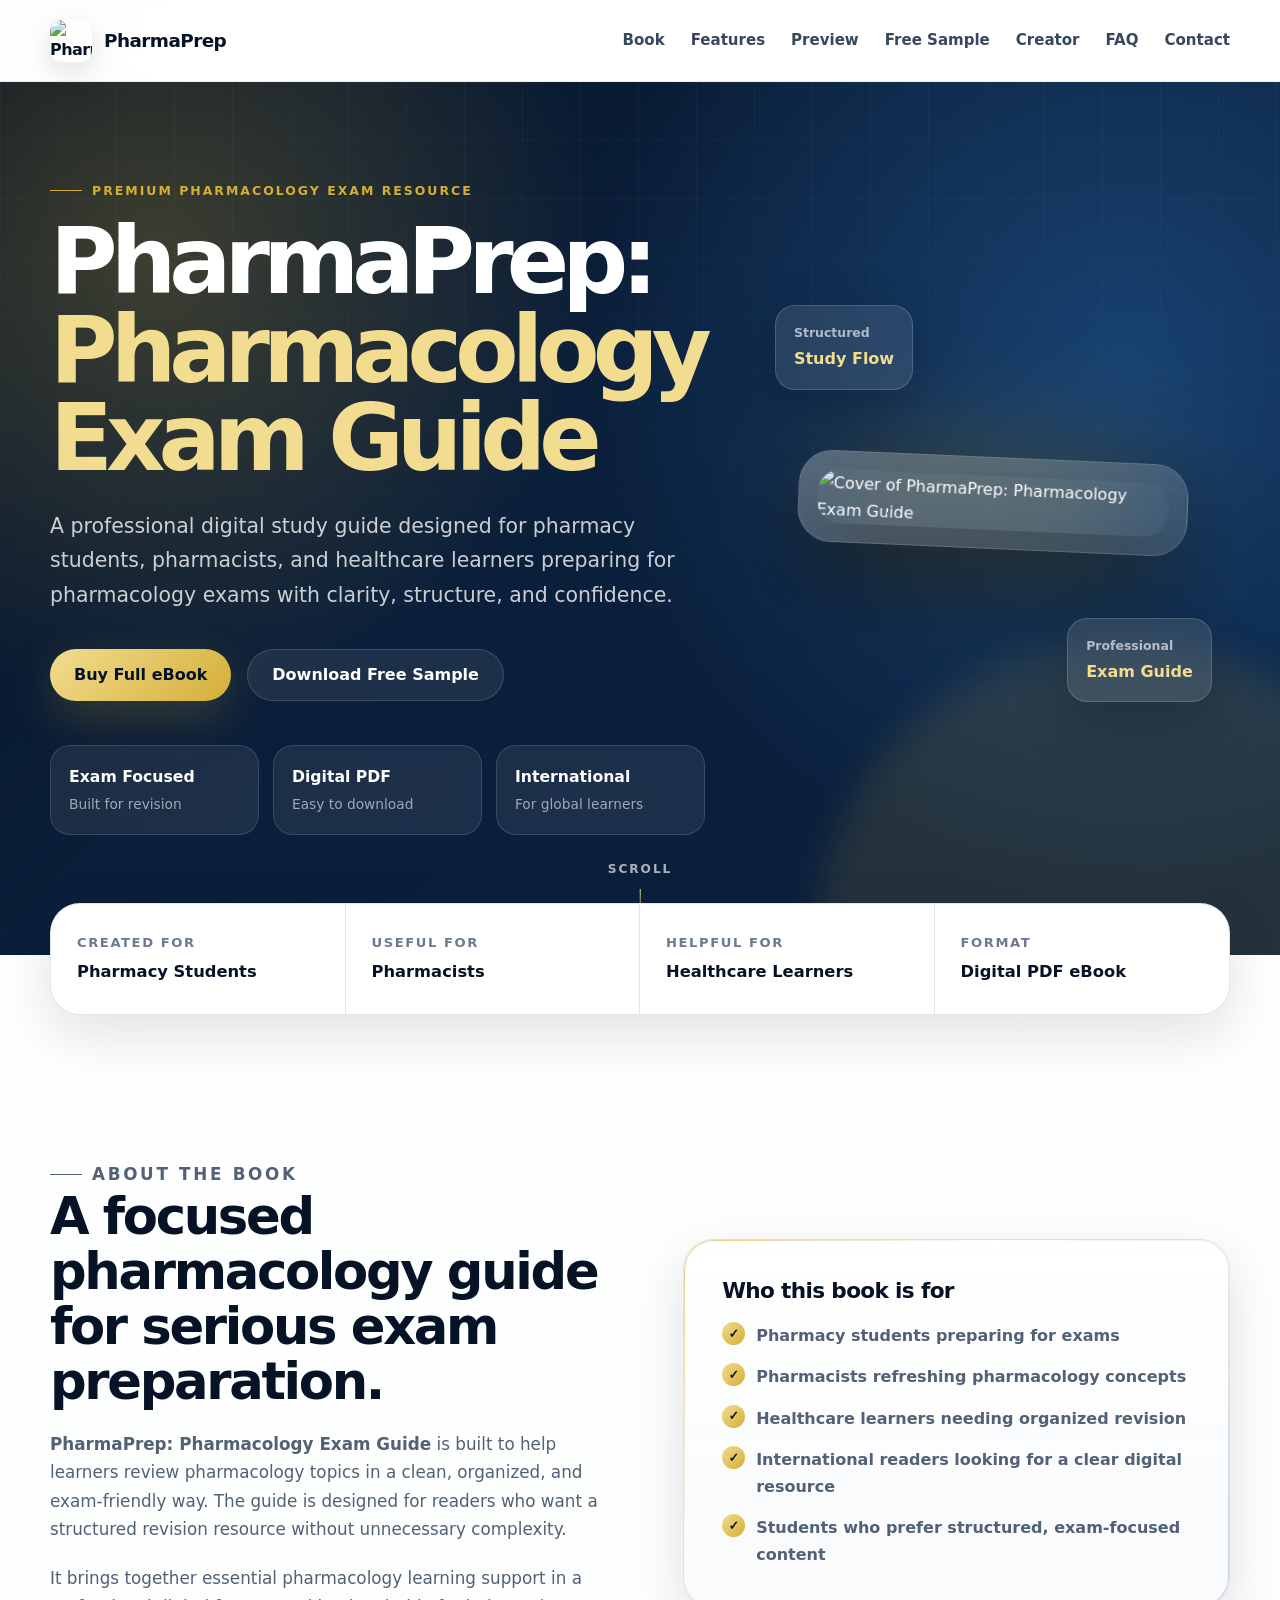
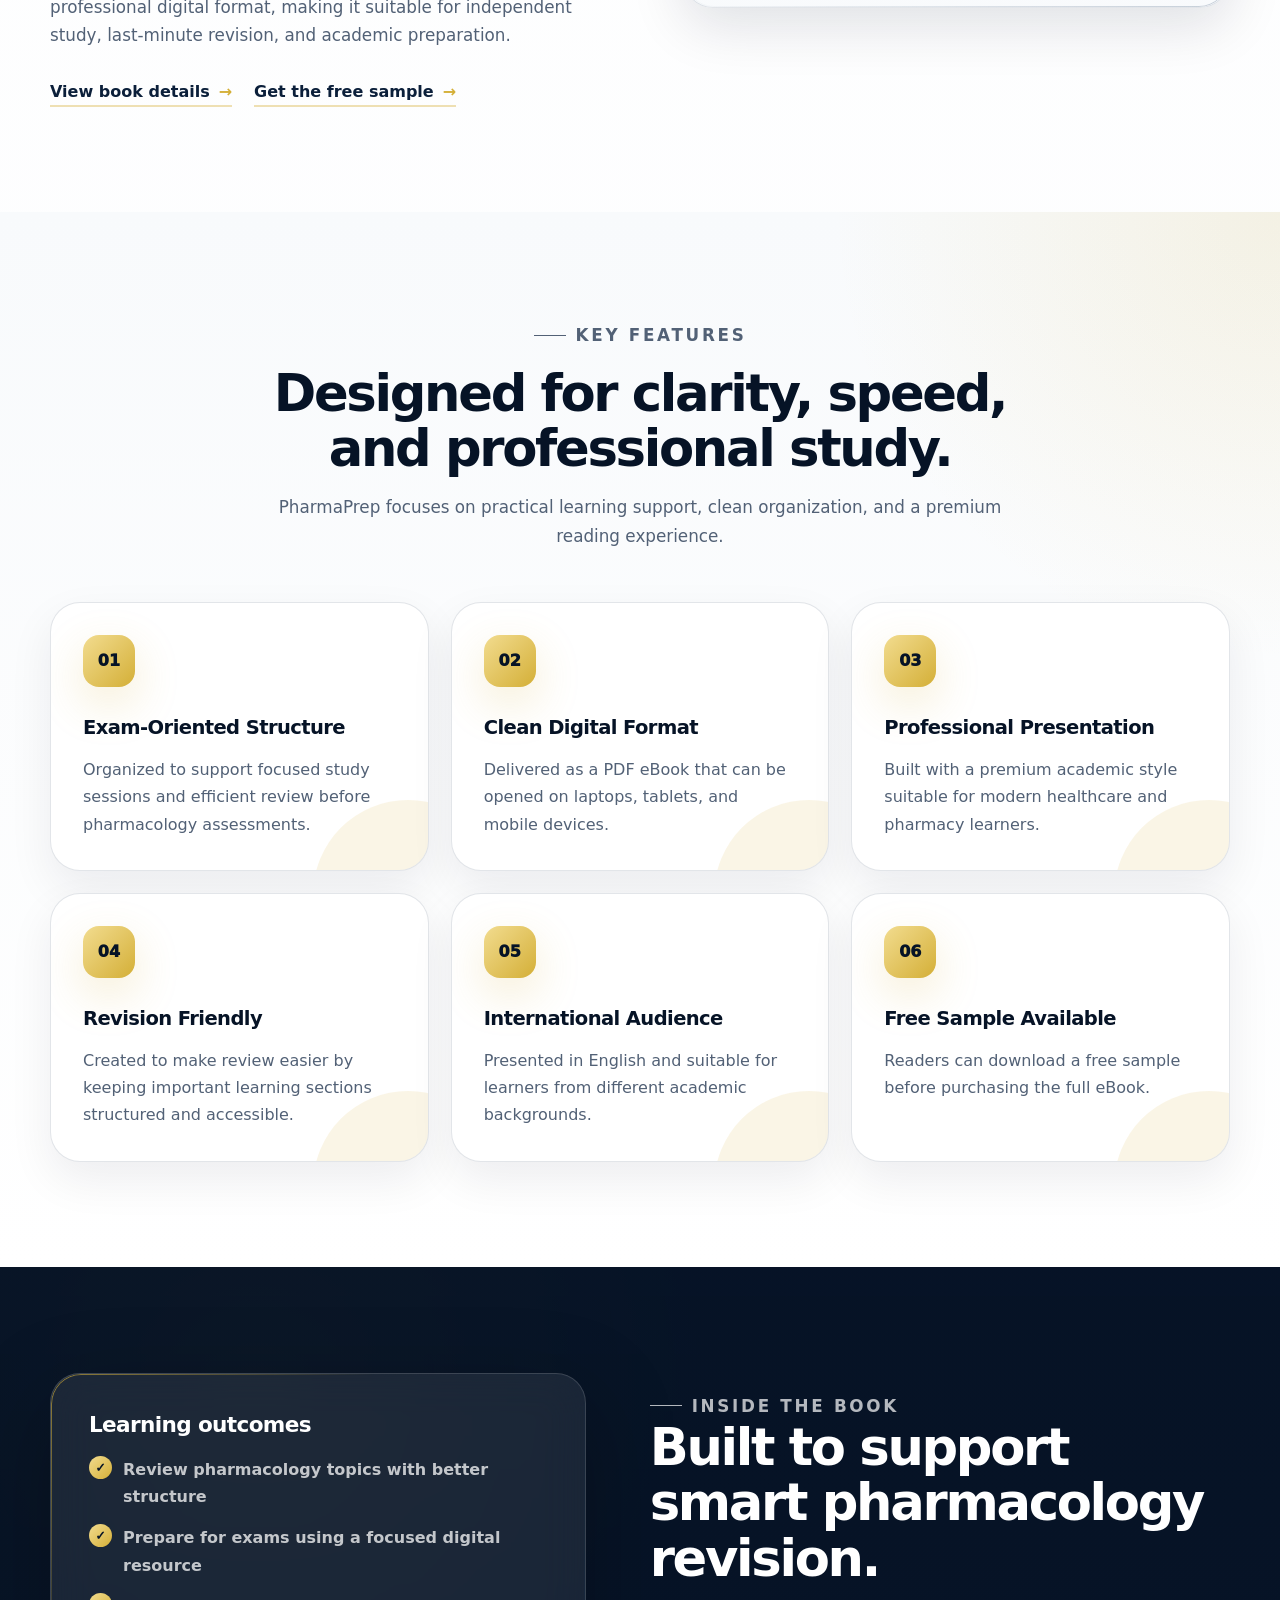
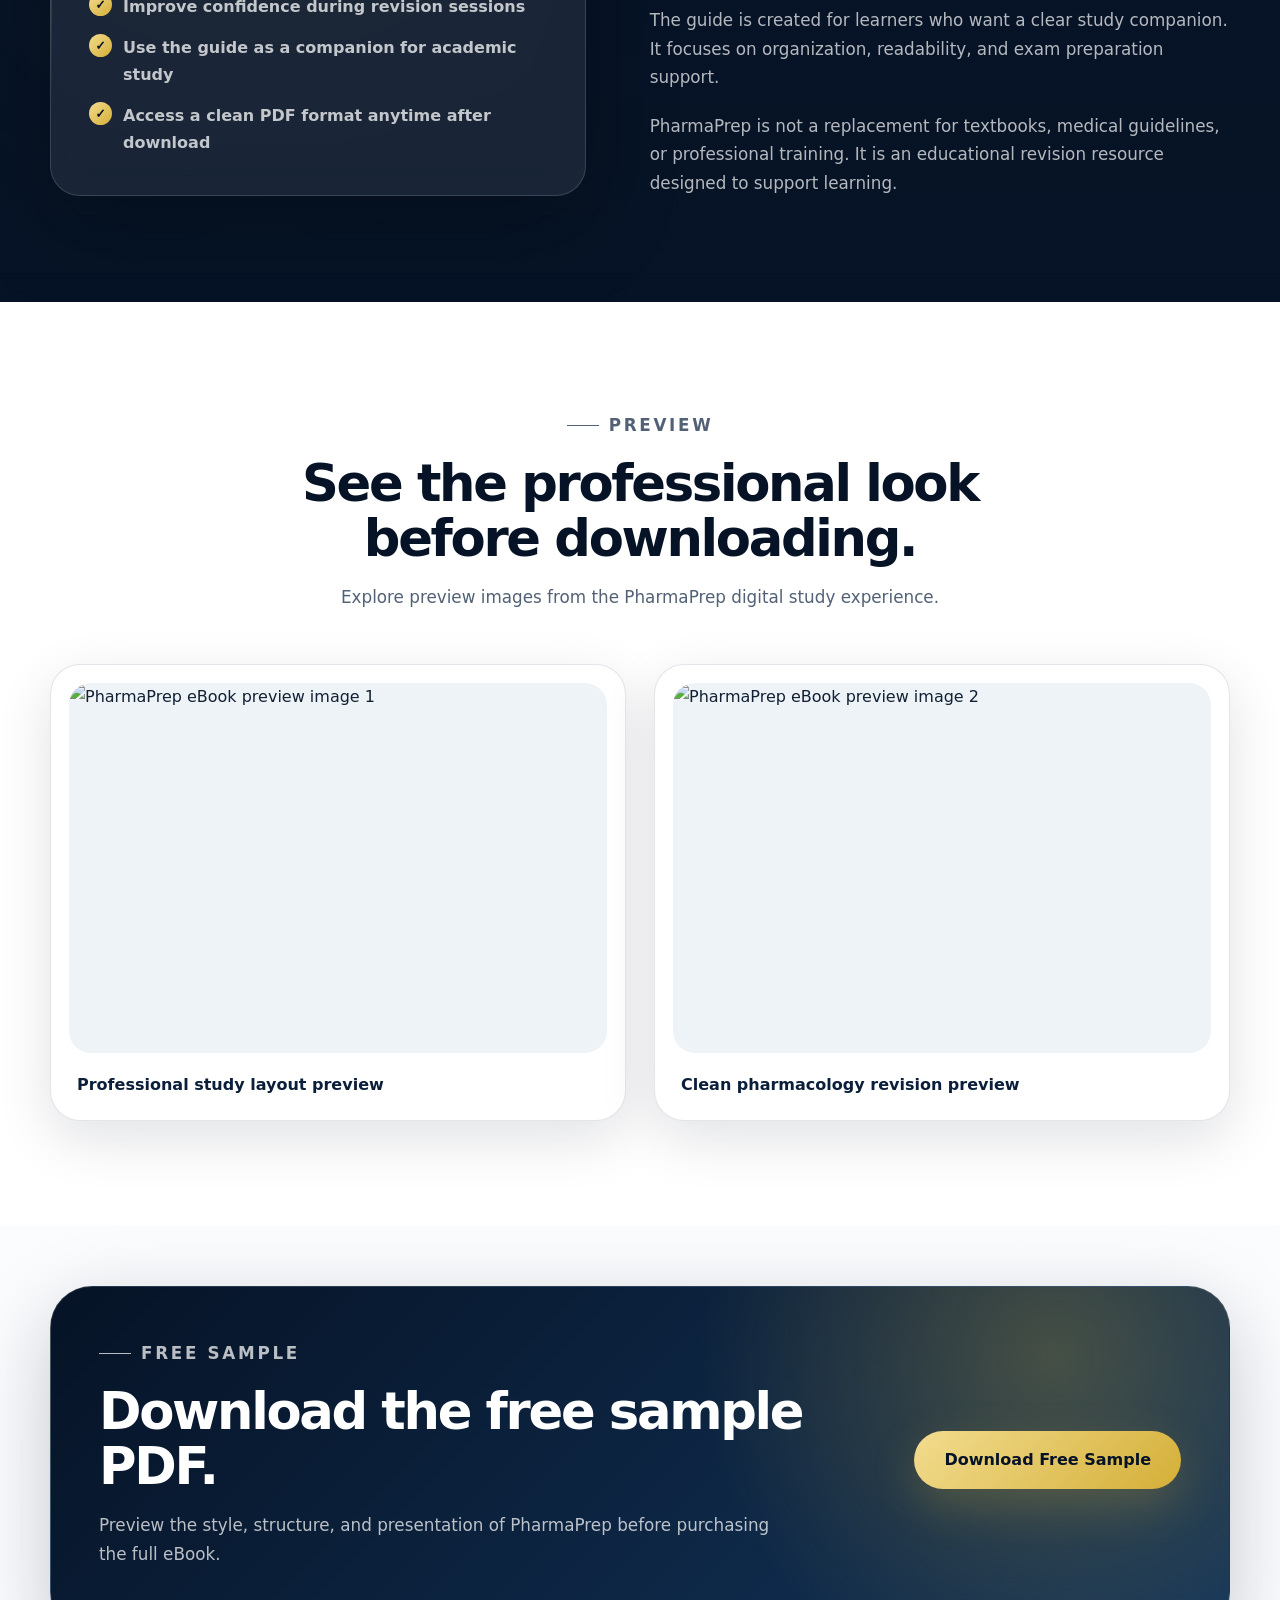
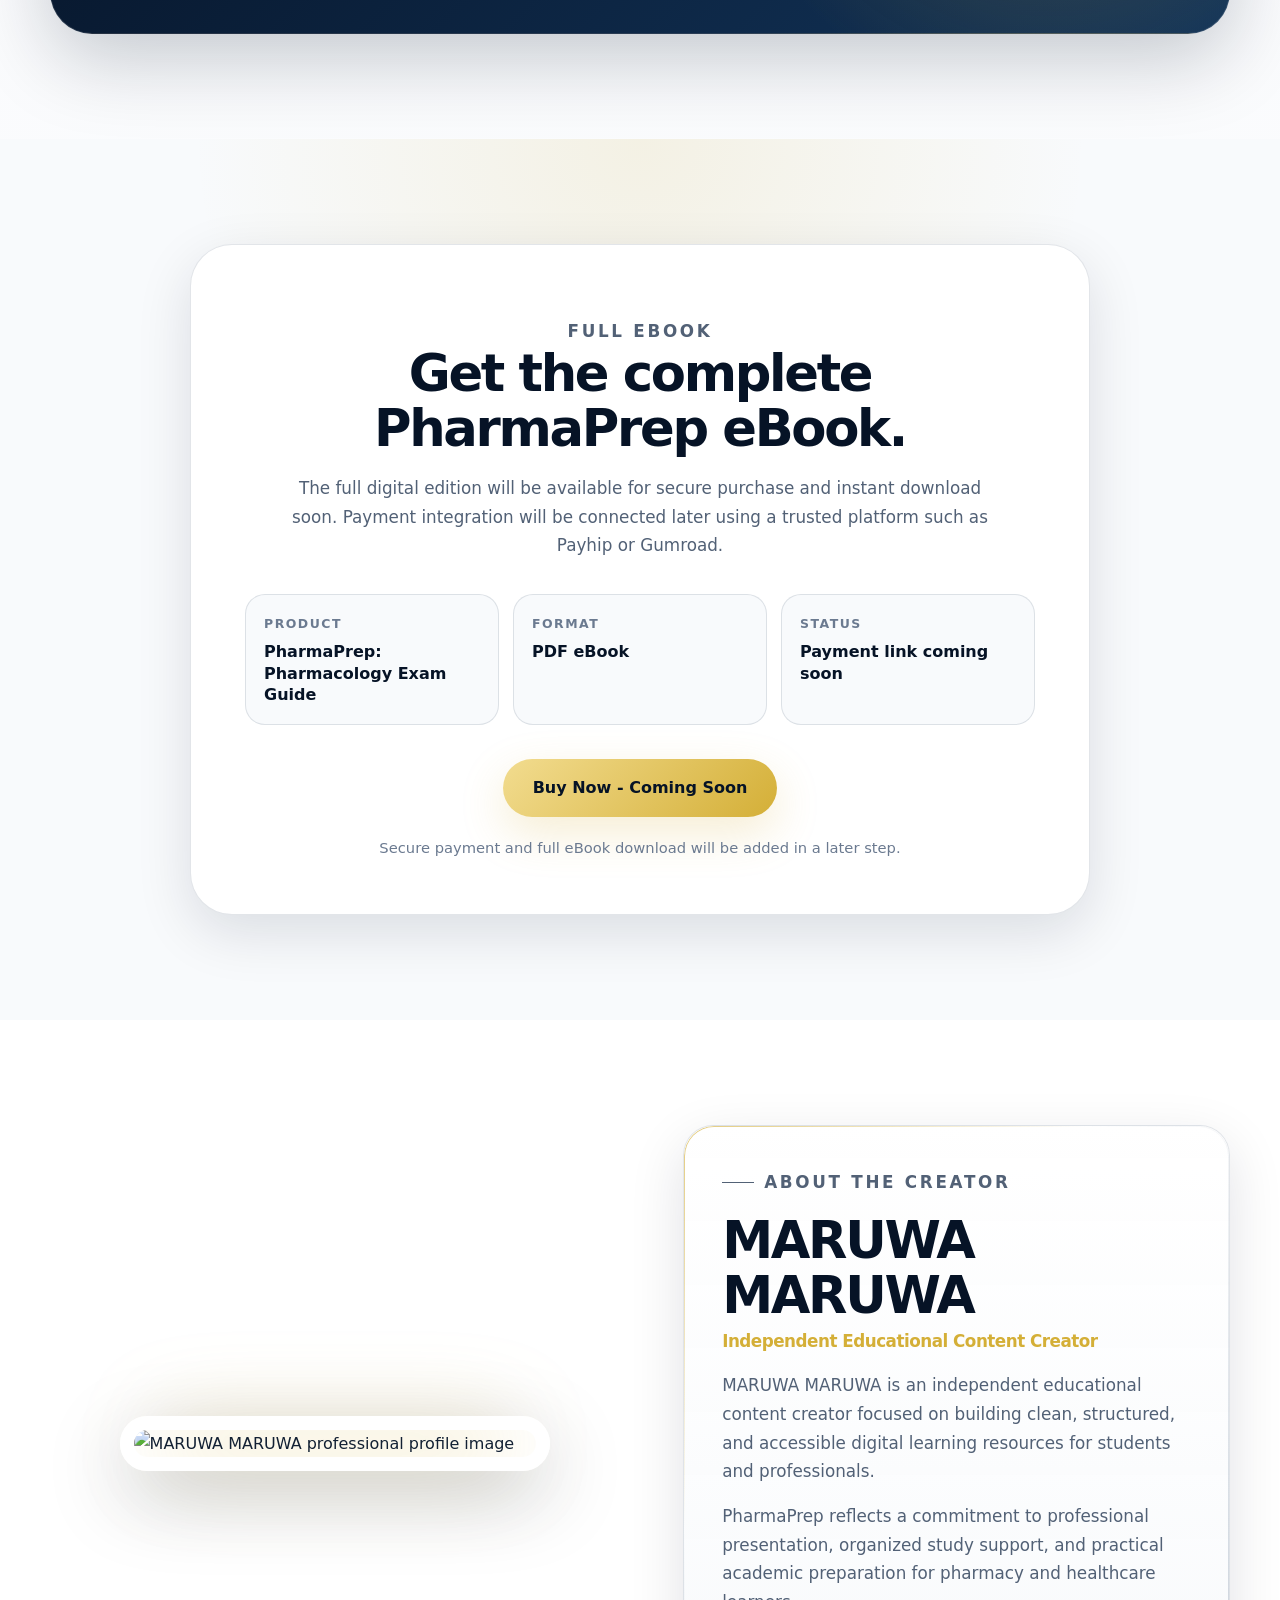
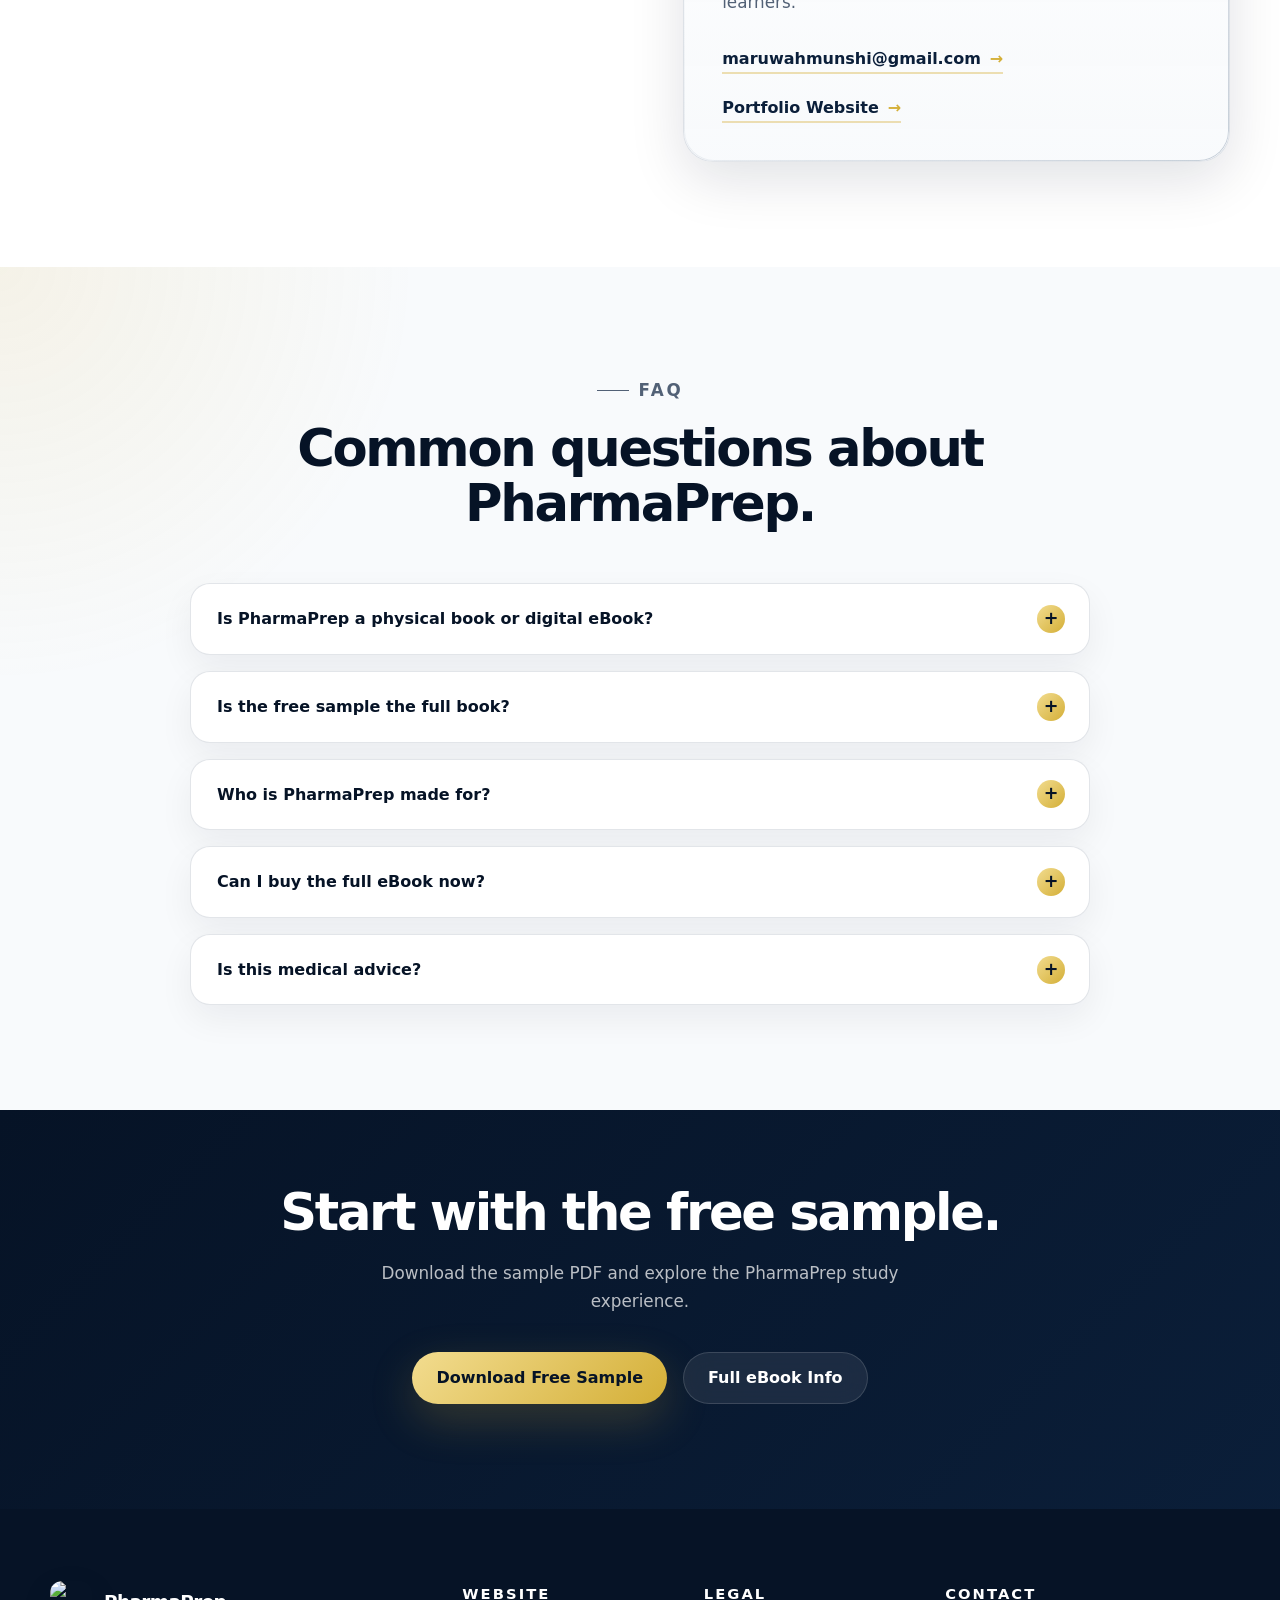
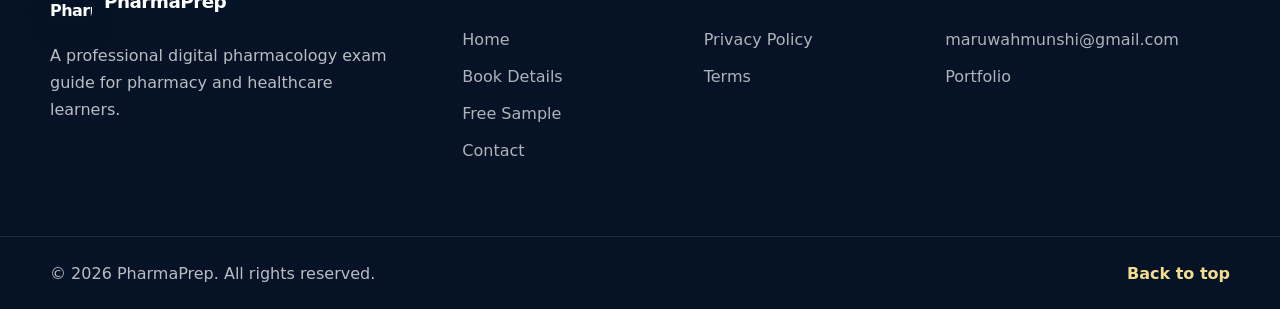
==== index.html @ 13ccd48c "Add files via upload" ====
<!DOCTYPE html>
<html lang="en">
<head>
  <!-- Basic Meta -->
  <meta charset="UTF-8" />
  <meta name="viewport" content="width=device-width, initial-scale=1.0" />

  <title>PharmaPrep: Pharmacology Exam Guide | Premium Pharmacology eBook</title>

  <meta
    name="description"
    content="PharmaPrep: Pharmacology Exam Guide is a professional digital pharmacology exam guide created for pharmacy students, pharmacists, and healthcare learners worldwide."
  />

  <meta
    name="keywords"
    content="PharmaPrep, pharmacology ebook, pharmacology exam guide, pharmacy students, pharmacists, medical study guide, pharmacology revision, healthcare education"
  />

  <meta name="author" content="MARUWA MARUWA" />
  <meta name="robots" content="index, follow" />
  <meta name="theme-color" content="#0b1f3a" />

  <!-- Canonical URL: replace later after GitHub Pages is live -->
  <link rel="canonical" href="https://mimruwa.github.io/pharmaprep-book/" />

  <!-- Favicon -->
  <link rel="icon" type="image/png" href="images/favicon.png" />

  <!-- Open Graph Meta -->
  <meta property="og:title" content="PharmaPrep: Pharmacology Exam Guide" />
  <meta
    property="og:description"
    content="A premium pharmacology exam guide for pharmacy students, pharmacists, and healthcare learners."
  />
  <meta property="og:type" content="website" />
  <meta property="og:url" content="https://mimruwa.github.io/pharmaprep-book/" />
  <meta property="og:image" content="https://mimruwa.github.io/pharmaprep-book/images/cover.png" />
  <meta property="og:site_name" content="PharmaPrep" />

  <!-- Twitter Card Meta -->
  <meta name="twitter:card" content="summary_large_image" />
  <meta name="twitter:title" content="PharmaPrep: Pharmacology Exam Guide" />
  <meta
    name="twitter:description"
    content="Professional pharmacology exam preparation eBook for pharmacy and healthcare learners."
  />
  <meta name="twitter:image" content="https://mimruwa.github.io/pharmaprep-book/images/cover.png" />

  <!-- CSS -->
  <link rel="stylesheet" href="style.css" />

  <!-- Structured Data -->
  <script type="application/ld+json">
  {
    "@context": "https://schema.org",
    "@type": "Book",
    "name": "PharmaPrep: Pharmacology Exam Guide",
    "description": "A professional pharmacology exam guide created for pharmacy students, pharmacists, and healthcare learners worldwide.",
    "inLanguage": "en",
    "educationalUse": "Pharmacology exam preparation and revision",
    "learningResourceType": "eBook",
    "isAccessibleForFree": false,
    "creator": {
      "@type": "Person",
      "name": "MARUWA MARUWA",
      "jobTitle": "Independent Educational Content Creator",
      "url": "https://mimruwa.github.io/maruwa-portfolio/",
      "email": "maruwahmunshi@gmail.com"
    },
    "publisher": {
      "@type": "Organization",
      "name": "PharmaPrep"
    },
    "image": "https://mimruwa.github.io/pharmaprep-book/images/cover.png"
  }
  </script>
</head>

<body>
  <!-- Skip Link -->
  <a class="skip-link" href="#main-content">Skip to content</a>

  <!-- Header -->
  <header class="site-header" id="top">
    <nav class="navbar" aria-label="Main navigation">
      <a href="index.html" class="brand" aria-label="PharmaPrep home">
        <img src="images/logo.png" alt="PharmaPrep logo" class="brand-logo" />
        <span class="brand-text">PharmaPrep</span>
      </a>

      <button class="nav-toggle" aria-label="Open navigation menu" aria-expanded="false">
        <span></span>
        <span></span>
        <span></span>
      </button>

      <div class="nav-menu">
        <a href="#book">Book</a>
        <a href="#features">Features</a>
        <a href="#preview">Preview</a>
        <a href="#sample">Free Sample</a>
        <a href="#creator">Creator</a>
        <a href="#faq">FAQ</a>
        <a href="contact.html">Contact</a>
      </div>
    </nav>
  </header>

  <!-- Main Content -->
  <main id="main-content">
    <!-- Hero Section -->
    <section class="hero section">
      <div class="hero-bg"></div>

      <div class="container hero-container">
        <div class="hero-content reveal">
          <p class="eyebrow">Premium Pharmacology Exam Resource</p>

          <h1>
            PharmaPrep:
            <span>Pharmacology Exam Guide</span>
          </h1>

          <p class="hero-subtitle">
            A professional digital study guide designed for pharmacy students,
            pharmacists, and healthcare learners preparing for pharmacology exams
            with clarity, structure, and confidence.
          </p>

          <div class="hero-actions">
            <a href="#buy" class="btn btn-primary">Buy Full eBook</a>
            <a href="pdf/PharmaPrep_Free_Sample.pdf" class="btn btn-secondary" download>
              Download Free Sample
            </a>
          </div>

          <div class="hero-points" aria-label="Book highlights">
            <div>
              <strong>Exam Focused</strong>
              <span>Built for revision</span>
            </div>
            <div>
              <strong>Digital PDF</strong>
              <span>Easy to download</span>
            </div>
            <div>
              <strong>International</strong>
              <span>For global learners</span>
            </div>
          </div>
        </div>

        <div class="hero-visual reveal">
          <div class="book-frame">
            <img
              src="images/cover.png"
              alt="Cover of PharmaPrep: Pharmacology Exam Guide"
              class="book-cover"
            />
          </div>

          <div class="floating-card card-one">
            <span>Structured</span>
            <strong>Study Flow</strong>
          </div>

          <div class="floating-card card-two">
            <span>Professional</span>
            <strong>Exam Guide</strong>
          </div>
        </div>
      </div>

      <a href="#book" class="scroll-indicator" aria-label="Scroll to book details">
        <span>Scroll</span>
        <i></i>
      </a>
    </section>

    <!-- Trust / Audience Strip -->
    <section class="audience-strip">
      <div class="container audience-grid">
        <div>
          <span>Created for</span>
          <strong>Pharmacy Students</strong>
        </div>

        <div>
          <span>Useful for</span>
          <strong>Pharmacists</strong>
        </div>

        <div>
          <span>Helpful for</span>
          <strong>Healthcare Learners</strong>
        </div>

        <div>
          <span>Format</span>
          <strong>Digital PDF eBook</strong>
        </div>
      </div>
    </section>

    <!-- Book Section -->
    <section class="section book-section" id="book">
      <div class="container two-column">
        <div class="section-copy reveal">
          <p class="eyebrow">About the Book</p>

          <h2>A focused pharmacology guide for serious exam preparation.</h2>

          <p>
            <strong>PharmaPrep: Pharmacology Exam Guide</strong> is built to help
            learners review pharmacology topics in a clean, organized, and
            exam-friendly way. The guide is designed for readers who want a
            structured revision resource without unnecessary complexity.
          </p>

          <p>
            It brings together essential pharmacology learning support in a
            professional digital format, making it suitable for independent study,
            last-minute revision, and academic preparation.
          </p>

          <div class="cta-row">
            <a href="book.html" class="text-link">View book details</a>
            <a href="#sample" class="text-link">Get the free sample</a>
          </div>
        </div>

        <div class="info-card reveal">
          <h3>Who this book is for</h3>

          <ul class="check-list">
            <li>Pharmacy students preparing for exams</li>
            <li>Pharmacists refreshing pharmacology concepts</li>
            <li>Healthcare learners needing organized revision</li>
            <li>International readers looking for a clear digital resource</li>
            <li>Students who prefer structured, exam-focused content</li>
          </ul>
        </div>
      </div>
    </section>

    <!-- Features Section -->
    <section class="section features-section" id="features">
      <div class="container">
        <div class="section-heading reveal">
          <p class="eyebrow">Key Features</p>
          <h2>Designed for clarity, speed, and professional study.</h2>
          <p>
            PharmaPrep focuses on practical learning support, clean organization,
            and a premium reading experience.
          </p>
        </div>

        <div class="feature-grid">
          <article class="feature-card reveal">
            <div class="feature-icon">01</div>
            <h3>Exam-Oriented Structure</h3>
            <p>
              Organized to support focused study sessions and efficient review
              before pharmacology assessments.
            </p>
          </article>

          <article class="feature-card reveal">
            <div class="feature-icon">02</div>
            <h3>Clean Digital Format</h3>
            <p>
              Delivered as a PDF eBook that can be opened on laptops, tablets,
              and mobile devices.
            </p>
          </article>

          <article class="feature-card reveal">
            <div class="feature-icon">03</div>
            <h3>Professional Presentation</h3>
            <p>
              Built with a premium academic style suitable for modern healthcare
              and pharmacy learners.
            </p>
          </article>

          <article class="feature-card reveal">
            <div class="feature-icon">04</div>
            <h3>Revision Friendly</h3>
            <p>
              Created to make review easier by keeping important learning
              sections structured and accessible.
            </p>
          </article>

          <article class="feature-card reveal">
            <div class="feature-icon">05</div>
            <h3>International Audience</h3>
            <p>
              Presented in English and suitable for learners from different
              academic backgrounds.
            </p>
          </article>

          <article class="feature-card reveal">
            <div class="feature-icon">06</div>
            <h3>Free Sample Available</h3>
            <p>
              Readers can download a free sample before purchasing the full
              eBook.
            </p>
          </article>
        </div>
      </div>
    </section>

    <!-- Inside the Book Section -->
    <section class="section inside-section">
      <div class="container two-column reverse">
        <div class="inside-card reveal">
          <h3>Learning outcomes</h3>

          <ul class="check-list">
            <li>Review pharmacology topics with better structure</li>
            <li>Prepare for exams using a focused digital resource</li>
            <li>Improve confidence during revision sessions</li>
            <li>Use the guide as a companion for academic study</li>
            <li>Access a clean PDF format anytime after download</li>
          </ul>
        </div>

        <div class="section-copy reveal">
          <p class="eyebrow">Inside the Book</p>

          <h2>Built to support smart pharmacology revision.</h2>

          <p>
            The guide is created for learners who want a clear study companion.
            It focuses on organization, readability, and exam preparation support.
          </p>

          <p>
            PharmaPrep is not a replacement for textbooks, medical guidelines, or
            professional training. It is an educational revision resource designed
            to support learning.
          </p>
        </div>
      </div>
    </section>

    <!-- Preview Section -->
    <section class="section preview-section" id="preview">
      <div class="container">
        <div class="section-heading reveal">
          <p class="eyebrow">Preview</p>
          <h2>See the professional look before downloading.</h2>
          <p>
            Explore preview images from the PharmaPrep digital study experience.
          </p>
        </div>

        <div class="preview-grid">
          <figure class="preview-card reveal">
            <img src="images/preview1.png" alt="PharmaPrep eBook preview image 1" />
            <figcaption>Professional study layout preview</figcaption>
          </figure>

          <figure class="preview-card reveal">
            <img src="images/preview2.png" alt="PharmaPrep eBook preview image 2" />
            <figcaption>Clean pharmacology revision preview</figcaption>
          </figure>
        </div>
      </div>
    </section>

    <!-- Sample Download Section -->
    <section class="section sample-section" id="sample">
      <div class="container">
        <div class="sample-box reveal">
          <div>
            <p class="eyebrow">Free Sample</p>
            <h2>Download the free sample PDF.</h2>
            <p>
              Preview the style, structure, and presentation of PharmaPrep before
              purchasing the full eBook.
            </p>
          </div>

          <a href="pdf/PharmaPrep_Free_Sample.pdf" class="btn btn-primary btn-large" download>
            Download Free Sample
          </a>
        </div>
      </div>
    </section>

    <!-- Buy Section -->
    <section class="section buy-section" id="buy">
      <div class="container">
        <div class="buy-card reveal">
          <p class="eyebrow">Full eBook</p>

          <h2>Get the complete PharmaPrep eBook.</h2>

          <p>
            The full digital edition will be available for secure purchase and
            instant download soon. Payment integration will be connected later
            using a trusted platform such as Payhip or Gumroad.
          </p>

          <div class="buy-details">
            <div>
              <span>Product</span>
              <strong>PharmaPrep: Pharmacology Exam Guide</strong>
            </div>

            <div>
              <span>Format</span>
              <strong>PDF eBook</strong>
            </div>

            <div>
              <span>Status</span>
              <strong>Payment link coming soon</strong>
            </div>
          </div>

          <a href="book.html" class="btn btn-primary btn-large">
            Buy Now - Coming Soon
          </a>

          <p class="small-note">
            Secure payment and full eBook download will be added in a later step.
          </p>
        </div>
      </div>
    </section>

    <!-- About Creator Section -->
    <section class="section creator-section" id="creator">
      <div class="container two-column">
        <div class="creator-image-wrap reveal">
          <img
            src="images/author.png"
            alt="MARUWA MARUWA professional profile image"
            class="creator-image"
          />
        </div>

        <div class="creator-card reveal">
          <p class="eyebrow">About the Creator</p>

          <h2>MARUWA MARUWA</h2>

          <h3>Independent Educational Content Creator</h3>

          <p>
            MARUWA MARUWA is an independent educational content creator focused
            on building clean, structured, and accessible digital learning
            resources for students and professionals.
          </p>

          <p>
            PharmaPrep reflects a commitment to professional presentation,
            organized study support, and practical academic preparation for
            pharmacy and healthcare learners.
          </p>

          <div class="creator-links">
            <a href="mailto:maruwahmunshi@gmail.com" class="text-link">
              maruwahmunshi@gmail.com
            </a>

            <a
              href="https://mimruwa.github.io/maruwa-portfolio/"
              class="text-link"
              target="_blank"
              rel="noopener noreferrer"
            >
              Portfolio Website
            </a>
          </div>
        </div>
      </div>
    </section>

    <!-- FAQ Section -->
    <section class="section faq-section" id="faq">
      <div class="container">
        <div class="section-heading reveal">
          <p class="eyebrow">FAQ</p>
          <h2>Common questions about PharmaPrep.</h2>
        </div>

        <div class="faq-list">
          <details class="faq-item reveal">
            <summary>Is PharmaPrep a physical book or digital eBook?</summary>
            <p>
              PharmaPrep is a digital PDF eBook. The free sample is currently
              available as a PDF download.
            </p>
          </details>

          <details class="faq-item reveal">
            <summary>Is the free sample the full book?</summary>
            <p>
              No. The free sample is only a preview. The full eBook purchase link
              will be added later.
            </p>
          </details>

          <details class="faq-item reveal">
            <summary>Who is PharmaPrep made for?</summary>
            <p>
              It is made for pharmacy students, pharmacists, and healthcare
              learners who want a structured pharmacology revision resource.
            </p>
          </details>

          <details class="faq-item reveal">
            <summary>Can I buy the full eBook now?</summary>
            <p>
              The payment button is currently a placeholder. A secure purchase
              link will be connected later through Payhip or Gumroad.
            </p>
          </details>

          <details class="faq-item reveal">
            <summary>Is this medical advice?</summary>
            <p>
              No. PharmaPrep is for educational study and exam revision only. It
              is not medical advice, treatment advice, or a replacement for
              professional medical guidance.
            </p>
          </details>
        </div>
      </div>
    </section>

    <!-- Final CTA -->
    <section class="section final-cta">
      <div class="container">
        <div class="final-cta-box reveal">
          <h2>Start with the free sample.</h2>
          <p>
            Download the sample PDF and explore the PharmaPrep study experience.
          </p>

          <div class="hero-actions center">
            <a href="pdf/PharmaPrep_Free_Sample.pdf" class="btn btn-primary" download>
              Download Free Sample
            </a>
            <a href="#buy" class="btn btn-secondary">
              Full eBook Info
            </a>
          </div>
        </div>
      </div>
    </section>
  </main>

  <!-- Footer -->
  <footer class="site-footer">
    <div class="container footer-grid">
      <div class="footer-brand">
        <a href="index.html" class="brand">
          <img src="images/logo.png" alt="PharmaPrep logo" class="brand-logo" />
          <span class="brand-text">PharmaPrep</span>
        </a>

        <p>
          A professional digital pharmacology exam guide for pharmacy and
          healthcare learners.
        </p>
      </div>

      <div class="footer-links">
        <h3>Website</h3>
        <a href="index.html">Home</a>
        <a href="book.html">Book Details</a>
        <a href="sample.html">Free Sample</a>
        <a href="contact.html">Contact</a>
      </div>

      <div class="footer-links">
        <h3>Legal</h3>
        <a href="privacy.html">Privacy Policy</a>
        <a href="terms.html">Terms</a>
      </div>

      <div class="footer-links">
        <h3>Contact</h3>
        <a href="mailto:maruwahmunshi@gmail.com">maruwahmunshi@gmail.com</a>
        <a
          href="https://mimruwa.github.io/maruwa-portfolio/"
          target="_blank"
          rel="noopener noreferrer"
        >
          Portfolio
        </a>
      </div>
    </div>

    <div class="footer-bottom">
      <div class="container footer-bottom-inner">
        <p>&copy; <span id="current-year">2026</span> PharmaPrep. All rights reserved.</p>
        <a href="#top">Back to top</a>
      </div>
    </div>
  </footer>

  <!-- JavaScript -->
  <script src="script.js"></script>
</body>
</html>
---- style.css ----
/* =========================================================
   PharmaPrep Website Styles
   Premium Publisher Website
   File: style.css
   ========================================================= */

/* ------------------------------
   CSS Variables
------------------------------ */
:root {
  --navy-950: #061326;
  --navy-900: #0b1f3a;
  --navy-850: #0f2948;
  --navy-800: #12345a;
  --navy-700: #173f6d;

  --gold-500: #d4af37;
  --gold-400: #e5c766;
  --gold-300: #f2dc8f;

  --white: #ffffff;
  --off-white: #f8fafc;
  --soft-white: #eef3f8;
  --muted: #6b7a90;
  --muted-dark: #9fb0c7;

  --text-main: #122033;
  --text-soft: #526176;
  --border: rgba(16, 42, 72, 0.12);
  --border-light: rgba(255, 255, 255, 0.14);

  --shadow-soft: 0 18px 55px rgba(5, 19, 38, 0.12);
  --shadow-medium: 0 24px 80px rgba(5, 19, 38, 0.22);
  --shadow-gold: 0 16px 45px rgba(212, 175, 55, 0.22);

  --radius-sm: 12px;
  --radius-md: 20px;
  --radius-lg: 30px;
  --radius-xl: 42px;

  --container: 1180px;
  --header-height: 82px;

  --transition: 250ms ease;
  --transition-slow: 600ms ease;
}

/* ------------------------------
   Base Reset
------------------------------ */
*,
*::before,
*::after {
  box-sizing: border-box;
}

html {
  scroll-behavior: smooth;
  text-size-adjust: 100%;
}

body {
  margin: 0;
  font-family:
    Inter,
    ui-sans-serif,
    system-ui,
    -apple-system,
    BlinkMacSystemFont,
    "Segoe UI",
    Roboto,
    Arial,
    sans-serif;
  color: var(--text-main);
  background:
    radial-gradient(circle at top left, rgba(212, 175, 55, 0.08), transparent 32rem),
    linear-gradient(180deg, #ffffff 0%, #f7f9fc 100%);
  line-height: 1.7;
  overflow-x: hidden;
}

img,
picture,
svg {
  max-width: 100%;
  display: block;
}

a {
  color: inherit;
  text-decoration: none;
}

button,
input,
textarea {
  font: inherit;
}

button {
  border: 0;
  cursor: pointer;
}

::selection {
  color: var(--navy-950);
  background: var(--gold-300);
}

/* ------------------------------
   Accessibility
------------------------------ */
.skip-link {
  position: absolute;
  top: -120px;
  left: 18px;
  z-index: 9999;
  padding: 12px 18px;
  color: var(--navy-950);
  background: var(--gold-400);
  border-radius: 999px;
  font-weight: 800;
  transition: top var(--transition);
}

.skip-link:focus {
  top: 18px;
}

:focus-visible {
  outline: 3px solid var(--gold-400);
  outline-offset: 4px;
}

/* ------------------------------
   Layout Utilities
------------------------------ */
.container {
  width: min(100% - 40px, var(--container));
  margin-inline: auto;
}

.section {
  position: relative;
  padding: 105px 0;
}

.two-column {
  display: grid;
  grid-template-columns: 1.02fr 0.98fr;
  gap: 64px;
  align-items: center;
}

.two-column.reverse {
  grid-template-columns: 0.96fr 1.04fr;
}

.section-heading {
  width: min(760px, 100%);
  margin: 0 auto 52px;
  text-align: center;
}

.section-heading h2,
.section-copy h2,
.sample-box h2,
.buy-card h2,
.creator-card h2,
.final-cta-box h2 {
  margin: 0;
  color: var(--navy-950);
  font-size: clamp(2rem, 4vw, 3.4rem);
  line-height: 1.08;
  letter-spacing: -0.045em;
}

.section-heading p,
.section-copy p,
.sample-box p,
.buy-card p,
.creator-card p,
.final-cta-box p {
  color: var(--text-soft);
  font-size: 1.05rem;
}

.eyebrow {
  display: inline-flex;
  align-items: center;
  gap: 10px;
  margin: 0 0 16px;
  color: var(--gold-500);
  font-size: 0.78rem;
  font-weight: 850;
  letter-spacing: 0.16em;
  text-transform: uppercase;
}

.eyebrow::before {
  content: "";
  width: 32px;
  height: 1px;
  background: currentColor;
}

.center {
  justify-content: center;
}

/* ------------------------------
   Header / Navigation
------------------------------ */
.site-header {
  position: sticky;
  top: 0;
  z-index: 1000;
  height: var(--header-height);
  background: rgba(255, 255, 255, 0.82);
  border-bottom: 1px solid rgba(11, 31, 58, 0.08);
  backdrop-filter: blur(20px);
}

.navbar {
  width: min(100% - 40px, var(--container));
  height: var(--header-height);
  margin-inline: auto;
  display: flex;
  align-items: center;
  justify-content: space-between;
  gap: 28px;
}

.brand {
  display: inline-flex;
  align-items: center;
  gap: 12px;
  min-width: max-content;
  font-weight: 900;
  color: var(--navy-950);
  letter-spacing: -0.035em;
}

.brand-logo {
  width: 42px;
  height: 42px;
  object-fit: contain;
  border-radius: 12px;
  box-shadow: 0 10px 30px rgba(6, 19, 38, 0.12);
}

.brand-text {
  font-size: 1.15rem;
}

.nav-menu {
  display: flex;
  align-items: center;
  justify-content: flex-end;
  gap: 26px;
}

.nav-menu a {
  position: relative;
  color: var(--navy-900);
  font-size: 0.94rem;
  font-weight: 750;
  opacity: 0.82;
  transition:
    color var(--transition),
    opacity var(--transition);
}

.nav-menu a::after {
  content: "";
  position: absolute;
  left: 0;
  bottom: -9px;
  width: 0;
  height: 2px;
  background: var(--gold-500);
  border-radius: 99px;
  transition: width var(--transition);
}

.nav-menu a:hover {
  color: var(--navy-950);
  opacity: 1;
}

.nav-menu a:hover::after {
  width: 100%;
}

.nav-toggle {
  display: none;
  width: 46px;
  height: 46px;
  align-items: center;
  justify-content: center;
  flex-direction: column;
  gap: 5px;
  background: var(--navy-900);
  border-radius: 14px;
}

.nav-toggle span {
  width: 21px;
  height: 2px;
  background: var(--white);
  border-radius: 99px;
  transition:
    transform var(--transition),
    opacity var(--transition);
}

/* ------------------------------
   Buttons / Links
------------------------------ */
.btn {
  display: inline-flex;
  align-items: center;
  justify-content: center;
  min-height: 52px;
  padding: 14px 24px;
  border-radius: 999px;
  font-weight: 850;
  line-height: 1;
  transition:
    transform var(--transition),
    box-shadow var(--transition),
    background var(--transition),
    color var(--transition),
    border-color var(--transition);
}

.btn:hover {
  transform: translateY(-3px);
}

.btn-primary {
  color: var(--navy-950);
  background: linear-gradient(135deg, var(--gold-300), var(--gold-500));
  box-shadow: var(--shadow-gold);
}

.btn-primary:hover {
  box-shadow: 0 22px 58px rgba(212, 175, 55, 0.32);
}

.btn-secondary {
  color: var(--white);
  background: rgba(255, 255, 255, 0.08);
  border: 1px solid var(--border-light);
  backdrop-filter: blur(14px);
}

.btn-secondary:hover {
  background: rgba(255, 255, 255, 0.15);
}

.btn-large {
  min-height: 58px;
  padding-inline: 30px;
}

.text-link {
  display: inline-flex;
  align-items: center;
  gap: 9px;
  width: fit-content;
  color: var(--navy-900);
  font-weight: 850;
  border-bottom: 2px solid rgba(212, 175, 55, 0.38);
  transition:
    color var(--transition),
    border-color var(--transition);
}

.text-link::after {
  content: "→";
  color: var(--gold-500);
  transition: transform var(--transition);
}

.text-link:hover {
  color: var(--gold-500);
  border-color: var(--gold-500);
}

.text-link:hover::after {
  transform: translateX(4px);
}

.cta-row {
  display: flex;
  flex-wrap: wrap;
  gap: 22px;
  margin-top: 28px;
}

/* ------------------------------
   Hero
------------------------------ */
.hero {
  min-height: calc(100vh - var(--header-height));
  display: grid;
  align-items: center;
  padding: 90px 0 120px;
  color: var(--white);
  background:
    radial-gradient(circle at 12% 20%, rgba(212, 175, 55, 0.26), transparent 28rem),
    radial-gradient(circle at 88% 32%, rgba(33, 89, 148, 0.6), transparent 34rem),
    linear-gradient(135deg, var(--navy-950) 0%, var(--navy-900) 42%, #09203f 100%);
  overflow: hidden;
}

.hero::before {
  content: "";
  position: absolute;
  inset: 0;
  background-image:
    linear-gradient(rgba(255, 255, 255, 0.035) 1px, transparent 1px),
    linear-gradient(90deg, rgba(255, 255, 255, 0.035) 1px, transparent 1px);
  background-size: 58px 58px;
  mask-image: linear-gradient(to bottom, rgba(0, 0, 0, 0.9), transparent 86%);
  pointer-events: none;
}

.hero-bg {
  position: absolute;
  inset: auto -12% -35% auto;
  width: 620px;
  height: 620px;
  background: rgba(212, 175, 55, 0.13);
  border-radius: 999px;
  filter: blur(18px);
  pointer-events: none;
}

.hero-container {
  position: relative;
  z-index: 2;
  display: grid;
  grid-template-columns: 1.04fr 0.96fr;
  gap: 70px;
  align-items: center;
}

.hero-content h1 {
  margin: 0;
  max-width: 760px;
  color: var(--white);
  font-size: clamp(3rem, 7.2vw, 6.7rem);
  line-height: 0.96;
  letter-spacing: -0.075em;
}

.hero-content h1 span {
  display: block;
  color: var(--gold-300);
}

.hero-subtitle {
  max-width: 680px;
  margin: 26px 0 0;
  color: rgba(255, 255, 255, 0.78);
  font-size: clamp(1.05rem, 2vw, 1.28rem);
}

.hero-actions {
  display: flex;
  flex-wrap: wrap;
  gap: 16px;
  margin-top: 36px;
}

.hero-points {
  display: grid;
  grid-template-columns: repeat(3, minmax(0, 1fr));
  gap: 14px;
  margin-top: 44px;
  max-width: 670px;
}

.hero-points div {
  padding: 18px;
  background: rgba(255, 255, 255, 0.075);
  border: 1px solid rgba(255, 255, 255, 0.13);
  border-radius: var(--radius-md);
  backdrop-filter: blur(14px);
}

.hero-points strong {
  display: block;
  color: var(--white);
  font-size: 0.98rem;
}

.hero-points span {
  display: block;
  margin-top: 2px;
  color: rgba(255, 255, 255, 0.58);
  font-size: 0.86rem;
}

.hero-visual {
  position: relative;
  min-height: 620px;
  display: flex;
  align-items: center;
  justify-content: center;
}

.book-frame {
  position: relative;
  width: min(390px, 82vw);
  padding: 18px;
  border-radius: 34px;
  background:
    linear-gradient(145deg, rgba(255, 255, 255, 0.22), rgba(255, 255, 255, 0.06)),
    rgba(255, 255, 255, 0.08);
  border: 1px solid rgba(255, 255, 255, 0.16);
  box-shadow: 0 38px 110px rgba(0, 0, 0, 0.42);
  transform: rotate(2.5deg);
}

.book-frame::before {
  content: "";
  position: absolute;
  inset: 8%;
  z-index: -1;
  background: rgba(212, 175, 55, 0.32);
  border-radius: 38px;
  filter: blur(60px);
}

.book-cover {
  width: 100%;
  border-radius: 24px;
  box-shadow: 0 28px 75px rgba(0, 0, 0, 0.32);
}

.floating-card {
  position: absolute;
  display: grid;
  gap: 2px;
  padding: 16px 18px;
  color: var(--white);
  background: rgba(255, 255, 255, 0.1);
  border: 1px solid rgba(255, 255, 255, 0.16);
  border-radius: 20px;
  backdrop-filter: blur(16px);
  box-shadow: 0 20px 55px rgba(0, 0, 0, 0.22);
}

.floating-card span {
  color: rgba(255, 255, 255, 0.64);
  font-size: 0.78rem;
  font-weight: 700;
}

.floating-card strong {
  color: var(--gold-300);
  font-size: 1rem;
}

.card-one {
  left: 0;
  top: 18%;
}

.card-two {
  right: 0;
  bottom: 18%;
}

.scroll-indicator {
  position: absolute;
  left: 50%;
  bottom: 28px;
  z-index: 3;
  display: inline-grid;
  justify-items: center;
  gap: 9px;
  color: rgba(255, 255, 255, 0.66);
  font-size: 0.76rem;
  font-weight: 850;
  letter-spacing: 0.16em;
  text-transform: uppercase;
  transform: translateX(-50%);
}

.scroll-indicator i {
  width: 1px;
  height: 38px;
  background: linear-gradient(to bottom, var(--gold-300), transparent);
}

/* ------------------------------
   Audience Strip
------------------------------ */
.audience-strip {
  position: relative;
  z-index: 5;
  margin-top: -52px;
}

.audience-grid {
  display: grid;
  grid-template-columns: repeat(4, minmax(0, 1fr));
  overflow: hidden;
  background: var(--white);
  border: 1px solid var(--border);
  border-radius: var(--radius-lg);
  box-shadow: var(--shadow-soft);
}

.audience-grid div {
  padding: 28px 26px;
  border-right: 1px solid var(--border);
}

.audience-grid div:last-child {
  border-right: 0;
}

.audience-grid span {
  display: block;
  color: var(--muted);
  font-size: 0.82rem;
  font-weight: 780;
  text-transform: uppercase;
  letter-spacing: 0.12em;
}

.audience-grid strong {
  display: block;
  margin-top: 4px;
  color: var(--navy-950);
  font-size: 1.02rem;
}

/* ------------------------------
   Book / Info Cards
------------------------------ */
.book-section {
  padding-top: 125px;
}

.section-copy p {
  margin: 20px 0 0;
}

.info-card,
.inside-card,
.creator-card {
  position: relative;
  padding: 38px;
  background:
    linear-gradient(180deg, rgba(255, 255, 255, 0.98), rgba(248, 250, 252, 0.94));
  border: 1px solid var(--border);
  border-radius: var(--radius-lg);
  box-shadow: var(--shadow-soft);
}

.info-card::before,
.inside-card::before,
.creator-card::before {
  content: "";
  position: absolute;
  inset: 0;
  border-radius: inherit;
  padding: 1px;
  background: linear-gradient(135deg, rgba(212, 175, 55, 0.65), transparent 34%, rgba(18, 52, 90, 0.22));
  mask:
    linear-gradient(#000 0 0) content-box,
    linear-gradient(#000 0 0);
  mask-composite: exclude;
  pointer-events: none;
}

.info-card h3,
.inside-card h3,
.creator-card h3 {
  margin: 0 0 18px;
  color: var(--navy-950);
  font-size: 1.35rem;
  line-height: 1.2;
  letter-spacing: -0.03em;
}

.check-list {
  display: grid;
  gap: 14px;
  margin: 0;
  padding: 0;
  list-style: none;
}

.check-list li {
  position: relative;
  padding-left: 34px;
  color: var(--text-soft);
  font-weight: 650;
}

.check-list li::before {
  content: "✓";
  position: absolute;
  left: 0;
  top: 0;
  width: 23px;
  height: 23px;
  display: inline-grid;
  place-items: center;
  color: var(--navy-950);
  background: linear-gradient(135deg, var(--gold-300), var(--gold-500));
  border-radius: 999px;
  font-size: 0.78rem;
  font-weight: 950;
}

/* ------------------------------
   Features
------------------------------ */
.features-section {
  background:
    radial-gradient(circle at top right, rgba(212, 175, 55, 0.12), transparent 28rem),
    linear-gradient(180deg, #f8fafc 0%, #ffffff 100%);
}

.feature-grid {
  display: grid;
  grid-template-columns: repeat(3, minmax(0, 1fr));
  gap: 22px;
}

.feature-card {
  position: relative;
  min-height: 260px;
  padding: 32px;
  background: var(--white);
  border: 1px solid var(--border);
  border-radius: var(--radius-lg);
  box-shadow: 0 18px 45px rgba(6, 19, 38, 0.07);
  overflow: hidden;
  transition:
    transform var(--transition),
    box-shadow var(--transition),
    border-color var(--transition);
}

.feature-card::after {
  content: "";
  position: absolute;
  inset: auto -20% -45% auto;
  width: 190px;
  height: 190px;
  background: rgba(212, 175, 55, 0.12);
  border-radius: 999px;
  transition: transform var(--transition-slow);
}

.feature-card:hover {
  transform: translateY(-8px);
  border-color: rgba(212, 175, 55, 0.42);
  box-shadow: var(--shadow-soft);
}

.feature-card:hover::after {
  transform: scale(1.22);
}

.feature-icon {
  width: 52px;
  height: 52px;
  display: inline-grid;
  place-items: center;
  margin-bottom: 24px;
  color: var(--navy-950);
  background: linear-gradient(135deg, var(--gold-300), var(--gold-500));
  border-radius: 16px;
  font-weight: 950;
  box-shadow: var(--shadow-gold);
}

.feature-card h3 {
  margin: 0;
  color: var(--navy-950);
  font-size: 1.22rem;
  letter-spacing: -0.03em;
}

.feature-card p {
  margin: 12px 0 0;
  color: var(--text-soft);
}

/* ------------------------------
   Inside Section
------------------------------ */
.inside-section {
  background:
    linear-gradient(rgba(6, 19, 38, 0.88), rgba(6, 19, 38, 0.92)),
    radial-gradient(circle at 20% 20%, rgba(212, 175, 55, 0.22), transparent 28rem),
    var(--navy-950);
}

.inside-section .section-copy h2,
.inside-section .inside-card h3 {
  color: var(--white);
}

.inside-section .section-copy p {
  color: rgba(255, 255, 255, 0.7);
}

.inside-card {
  background: rgba(255, 255, 255, 0.08);
  border-color: rgba(255, 255, 255, 0.14);
  backdrop-filter: blur(20px);
  box-shadow: 0 28px 90px rgba(0, 0, 0, 0.25);
}

.inside-card .check-list li {
  color: rgba(255, 255, 255, 0.74);
}

/* ------------------------------
   Preview
------------------------------ */
.preview-section {
  background: #ffffff;
}

.preview-grid {
  display: grid;
  grid-template-columns: repeat(2, minmax(0, 1fr));
  gap: 28px;
}

.preview-card {
  margin: 0;
  padding: 18px;
  background: var(--white);
  border: 1px solid var(--border);
  border-radius: var(--radius-lg);
  box-shadow: var(--shadow-soft);
  overflow: hidden;
  transition:
    transform var(--transition),
    box-shadow var(--transition);
}

.preview-card:hover {
  transform: translateY(-8px);
  box-shadow: var(--shadow-medium);
}

.preview-card img {
  width: 100%;
  border-radius: 22px;
  aspect-ratio: 16 / 11;
  object-fit: cover;
  background: var(--soft-white);
}

.preview-card figcaption {
  padding: 18px 8px 4px;
  color: var(--navy-900);
  font-weight: 850;
}

/* ------------------------------
   Sample Section
------------------------------ */
.sample-section {
  padding-top: 60px;
}

.sample-box {
  display: grid;
  grid-template-columns: 1fr auto;
  gap: 34px;
  align-items: center;
  padding: 48px;
  color: var(--white);
  background:
    radial-gradient(circle at 85% 20%, rgba(212, 175, 55, 0.28), transparent 22rem),
    linear-gradient(135deg, var(--navy-950), var(--navy-800));
  border: 1px solid rgba(255, 255, 255, 0.12);
  border-radius: var(--radius-xl);
  box-shadow: var(--shadow-medium);
}

.sample-box h2,
.sample-box p {
  color: var(--white);
}

.sample-box p {
  max-width: 680px;
  color: rgba(255, 255, 255, 0.72);
}

/* ------------------------------
   Buy Section
------------------------------ */
.buy-section {
  background:
    radial-gradient(circle at 50% 0%, rgba(212, 175, 55, 0.12), transparent 28rem),
    #f8fafc;
}

.buy-card {
  width: min(900px, 100%);
  margin-inline: auto;
  padding: 54px;
  text-align: center;
  background: var(--white);
  border: 1px solid var(--border);
  border-radius: var(--radius-xl);
  box-shadow: var(--shadow-soft);
}

.buy-card .eyebrow {
  justify-content: center;
}

.buy-card .eyebrow::before {
  display: none;
}

.buy-card p {
  max-width: 720px;
  margin: 18px auto 0;
}

.buy-details {
  display: grid;
  grid-template-columns: repeat(3, minmax(0, 1fr));
  gap: 14px;
  margin: 34px 0;
}

.buy-details div {
  padding: 18px;
  text-align: left;
  background: #f8fafc;
  border: 1px solid var(--border);
  border-radius: var(--radius-md);
}

.buy-details span {
  display: block;
  color: var(--muted);
  font-size: 0.78rem;
  font-weight: 850;
  text-transform: uppercase;
  letter-spacing: 0.12em;
}

.buy-details strong {
  display: block;
  margin-top: 7px;
  color: var(--navy-950);
  line-height: 1.35;
}

.small-note {
  color: var(--muted) !important;
  font-size: 0.92rem !important;
}

/* ------------------------------
   Creator Section
------------------------------ */
.creator-section {
  background: #ffffff;
}

.creator-image-wrap {
  position: relative;
  width: min(430px, 100%);
  margin-inline: auto;
}

.creator-image-wrap::before {
  content: "";
  position: absolute;
  inset: 9%;
  z-index: 0;
  background: rgba(212, 175, 55, 0.25);
  border-radius: 40px;
  filter: blur(42px);
}

.creator-image {
  position: relative;
  z-index: 1;
  width: 100%;
  border: 14px solid var(--white);
  border-radius: var(--radius-xl);
  box-shadow: var(--shadow-medium);
  object-fit: cover;
}

.creator-card h2 {
  margin-bottom: 8px;
}

.creator-card h3 {
  margin: 0 0 20px;
  color: var(--gold-500);
  font-size: 1.05rem;
  font-weight: 850;
}

.creator-links {
  display: flex;
  flex-wrap: wrap;
  gap: 20px;
  margin-top: 28px;
}

/* ------------------------------
   FAQ
------------------------------ */
.faq-section {
  background:
    radial-gradient(circle at top left, rgba(212, 175, 55, 0.1), transparent 26rem),
    #f8fafc;
}

.faq-list {
  width: min(900px, 100%);
  margin-inline: auto;
  display: grid;
  gap: 16px;
}

.faq-item {
  background: var(--white);
  border: 1px solid var(--border);
  border-radius: var(--radius-md);
  box-shadow: 0 14px 35px rgba(6, 19, 38, 0.06);
  overflow: hidden;
}

.faq-item summary {
  position: relative;
  padding: 24px 58px 24px 26px;
  color: var(--navy-950);
  font-weight: 900;
  line-height: 1.35;
  cursor: pointer;
  list-style: none;
}

.faq-item summary::-webkit-details-marker {
  display: none;
}

.faq-item summary::after {
  content: "+";
  position: absolute;
  right: 24px;
  top: 50%;
  width: 28px;
  height: 28px;
  display: inline-grid;
  place-items: center;
  color: var(--navy-950);
  background: linear-gradient(135deg, var(--gold-300), var(--gold-500));
  border-radius: 999px;
  font-size: 1.1rem;
  transform: translateY(-50%);
}

.faq-item[open] summary::after {
  content: "−";
}

.faq-item p {
  margin: 0;
  padding: 0 26px 24px;
  color: var(--text-soft);
}

/* ------------------------------
   Final CTA
------------------------------ */
.final-cta {
  padding-top: 75px;
  background:
    linear-gradient(135deg, rgba(6, 19, 38, 0.95), rgba(11, 31, 58, 0.94)),
    var(--navy-950);
}

.final-cta-box {
  text-align: center;
  color: var(--white);
}

.final-cta-box h2 {
  color: var(--white);
}

.final-cta-box p {
  max-width: 620px;
  margin: 18px auto 0;
  color: rgba(255, 255, 255, 0.72);
}

/* ------------------------------
   Footer
------------------------------ */
.site-footer {
  color: rgba(255, 255, 255, 0.72);
  background: var(--navy-950);
}

.footer-grid {
  display: grid;
  grid-template-columns: 1.3fr 0.7fr 0.7fr 1fr;
  gap: 42px;
  padding: 72px 0;
}

.footer-brand .brand {
  color: var(--white);
}

.footer-brand p {
  max-width: 340px;
  margin: 18px 0 0;
}

.footer-links {
  display: grid;
  align-content: start;
  gap: 10px;
}

.footer-links h3 {
  margin: 0 0 10px;
  color: var(--white);
  font-size: 0.92rem;
  text-transform: uppercase;
  letter-spacing: 0.14em;
}

.footer-links a {
  width: fit-content;
  color: rgba(255, 255, 255, 0.68);
  transition: color var(--transition);
}

.footer-links a:hover {
  color: var(--gold-300);
}

.footer-bottom {
  border-top: 1px solid rgba(255, 255, 255, 0.11);
}

.footer-bottom-inner {
  min-height: 72px;
  display: flex;
  align-items: center;
  justify-content: space-between;
  gap: 18px;
}

.footer-bottom p {
  margin: 0;
}

.footer-bottom a {
  color: var(--gold-300);
  font-weight: 850;
}

/* ------------------------------
   JavaScript Animation Support
   Content remains visible before JS is added.
------------------------------ */
.reveal {
  opacity: 1;
  transform: none;
}

.js-enabled .reveal {
  opacity: 0;
  transform: translateY(26px);
  transition:
    opacity 700ms ease,
    transform 700ms ease;
}

.js-enabled .reveal.is-visible {
  opacity: 1;
  transform: translateY(0);
}

/* ------------------------------
   Responsive Design
------------------------------ */
@media (max-width: 1080px) {
  .hero-container,
  .two-column,
  .two-column.reverse {
    grid-template-columns: 1fr;
  }

  .hero-container {
    gap: 48px;
  }

  .hero-visual {
    min-height: auto;
  }

  .card-one {
    left: 6%;
    top: 12%;
  }

  .card-two {
    right: 6%;
    bottom: 10%;
  }

  .feature-grid {
    grid-template-columns: repeat(2, minmax(0, 1fr));
  }

  .footer-grid {
    grid-template-columns: repeat(2, minmax(0, 1fr));
  }
}

@media (max-width: 860px) {
  :root {
    --header-height: 74px;
  }

  .navbar {
    width: min(100% - 28px, var(--container));
  }

  .nav-toggle {
    display: inline-flex;
  }

  .nav-menu {
    position: fixed;
    top: var(--header-height);
    left: 14px;
    right: 14px;
    display: grid;
    gap: 0;
    padding: 14px;
    background: rgba(255, 255, 255, 0.97);
    border: 1px solid var(--border);
    border-radius: 24px;
    box-shadow: var(--shadow-medium);
    transform: translateY(-18px);
    opacity: 0;
    visibility: hidden;
    pointer-events: none;
    transition:
      opacity var(--transition),
      transform var(--transition),
      visibility var(--transition);
  }

  .nav-menu a {
    padding: 14px 12px;
    border-radius: 14px;
  }

  .nav-menu a:hover {
    background: #f4f7fb;
  }

  .nav-menu a::after {
    display: none;
  }

  .nav-open .nav-menu {
    transform: translateY(0);
    opacity: 1;
    visibility: visible;
    pointer-events: auto;
  }

  .nav-open .nav-toggle span:nth-child(1) {
    transform: translateY(7px) rotate(45deg);
  }

  .nav-open .nav-toggle span:nth-child(2) {
    opacity: 0;
  }

  .nav-open .nav-toggle span:nth-child(3) {
    transform: translateY(-7px) rotate(-45deg);
  }

  .section {
    padding: 82px 0;
  }

  .hero {
    padding: 70px 0 104px;
  }

  .hero-points,
  .audience-grid,
  .buy-details {
    grid-template-columns: 1fr;
  }

  .audience-grid div {
    border-right: 0;
    border-bottom: 1px solid var(--border);
  }

  .audience-grid div:last-child {
    border-bottom: 0;
  }

  .sample-box {
    grid-template-columns: 1fr;
    text-align: left;
  }

  .preview-grid {
    grid-template-columns: 1fr;
  }

  .footer-grid {
    gap: 32px;
  }
}

@media (max-width: 640px) {
  .container {
    width: min(100% - 28px, var(--container));
  }

  .brand-logo {
    width: 38px;
    height: 38px;
  }

  .brand-text {
    font-size: 1.05rem;
  }

  .hero-content h1 {
    font-size: clamp(2.55rem, 15vw, 4.4rem);
  }

  .hero-subtitle {
    font-size: 1rem;
  }

  .hero-actions,
  .creator-links,
  .cta-row {
    flex-direction: column;
    align-items: stretch;
  }

  .btn,
  .text-link {
    width: 100%;
  }

  .text-link {
    justify-content: center;
    padding-bottom: 8px;
  }

  .hero-points div,
  .feature-card,
  .info-card,
  .inside-card,
  .creator-card,
  .sample-box,
  .buy-card {
    padding: 26px;
  }

  .book-frame {
    width: min(310px, 82vw);
    padding: 12px;
    border-radius: 26px;
  }

  .book-cover {
    border-radius: 18px;
  }

  .floating-card {
    display: none;
  }

  .feature-grid {
    grid-template-columns: 1fr;
  }

  .feature-card {
    min-height: auto;
  }

  .section-heading {
    margin-bottom: 36px;
    text-align: left;
  }

  .section-heading h2,
  .section-copy h2,
  .sample-box h2,
  .buy-card h2,
  .creator-card h2,
  .final-cta-box h2 {
    font-size: clamp(1.9rem, 10vw, 2.7rem);
  }

  .buy-card {
    text-align: left;
  }

  .buy-card .eyebrow {
    justify-content: flex-start;
  }

  .buy-card .eyebrow::before {
    display: block;
  }

  .buy-card p {
    margin-left: 0;
    margin-right: 0;
  }

  .footer-grid {
    grid-template-columns: 1fr;
    padding: 58px 0;
  }

  .footer-bottom-inner {
    min-height: 88px;
    flex-direction: column;
    justify-content: center;
    text-align: center;
  }
}

/* ------------------------------
   Reduced Motion
------------------------------ */
@media (prefers-reduced-motion: reduce) {
  html {
    scroll-behavior: auto;
  }

  *,
  *::before,
  *::after {
    animation-duration: 0.001ms !important;
    animation-iteration-count: 1 !important;
    transition-duration: 0.001ms !important;
  }

  .js-enabled .reveal {
    opacity: 1;
    transform: none;
  }
}
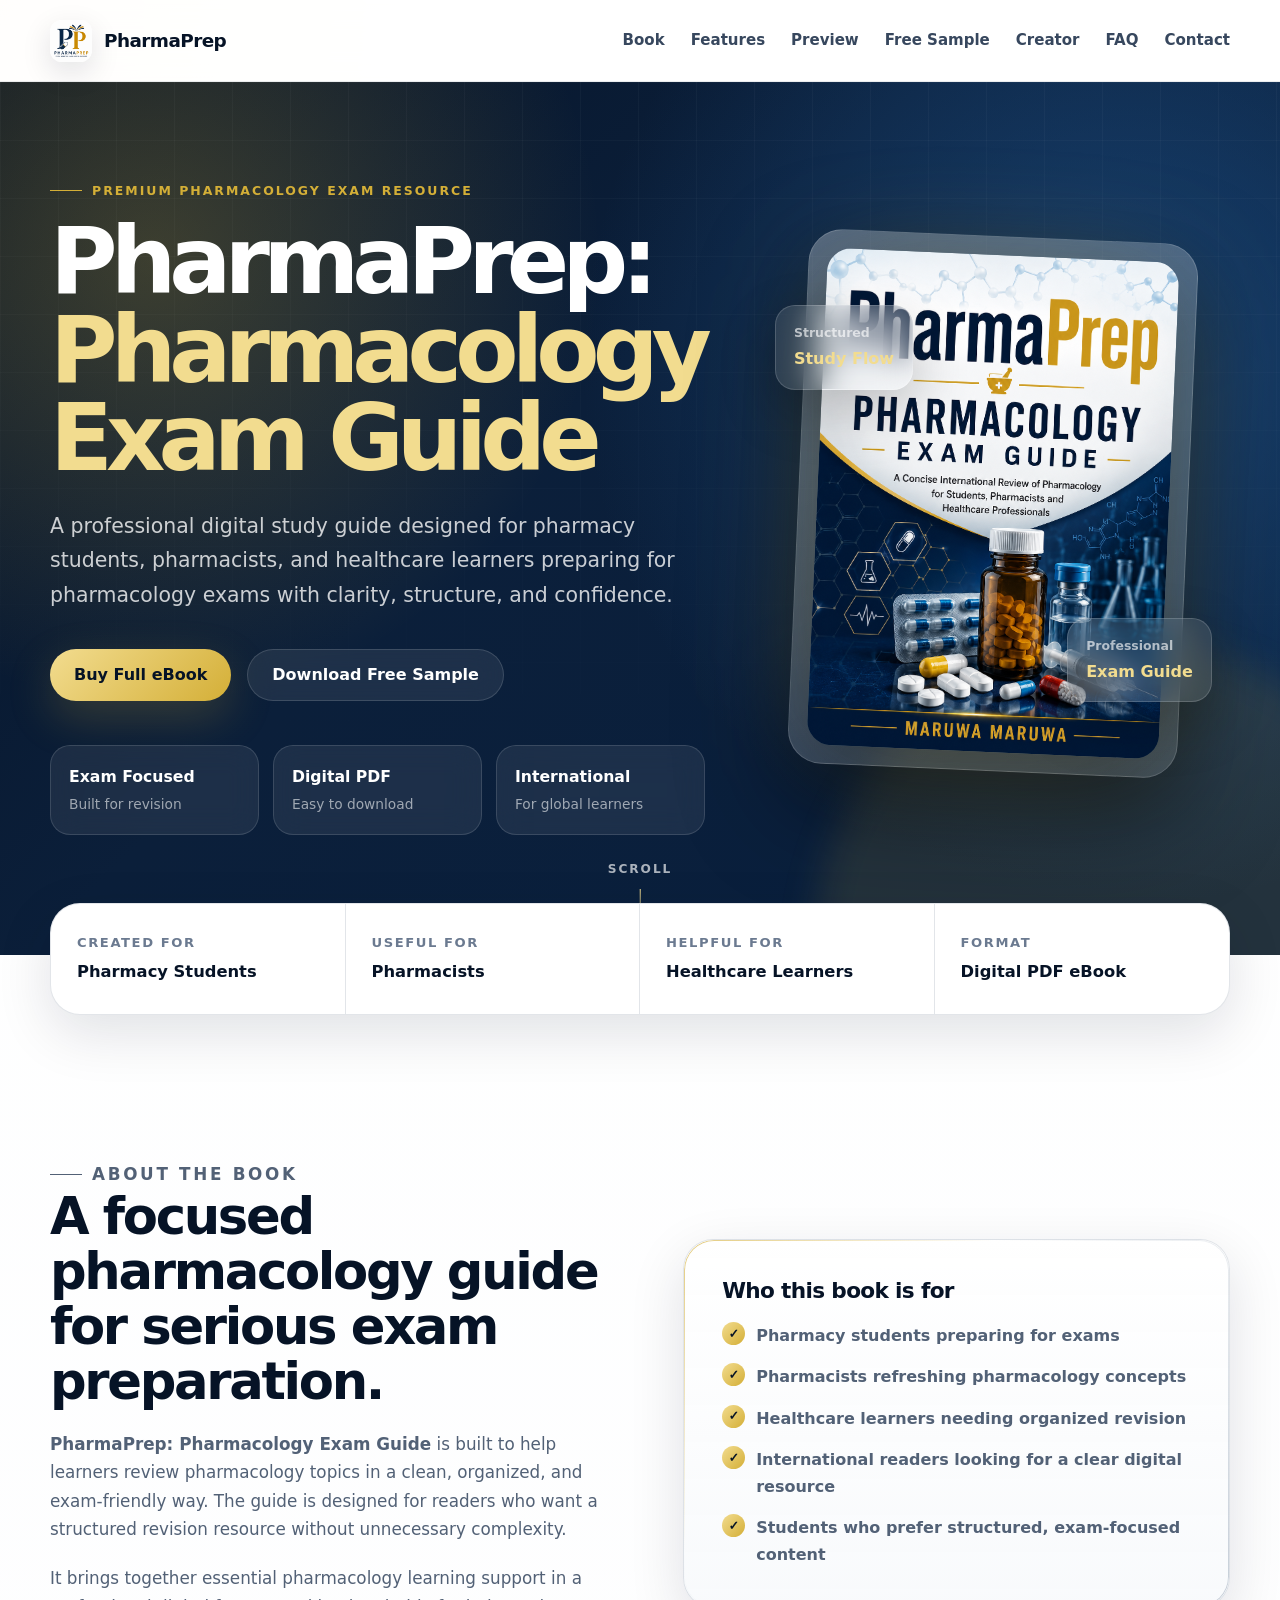
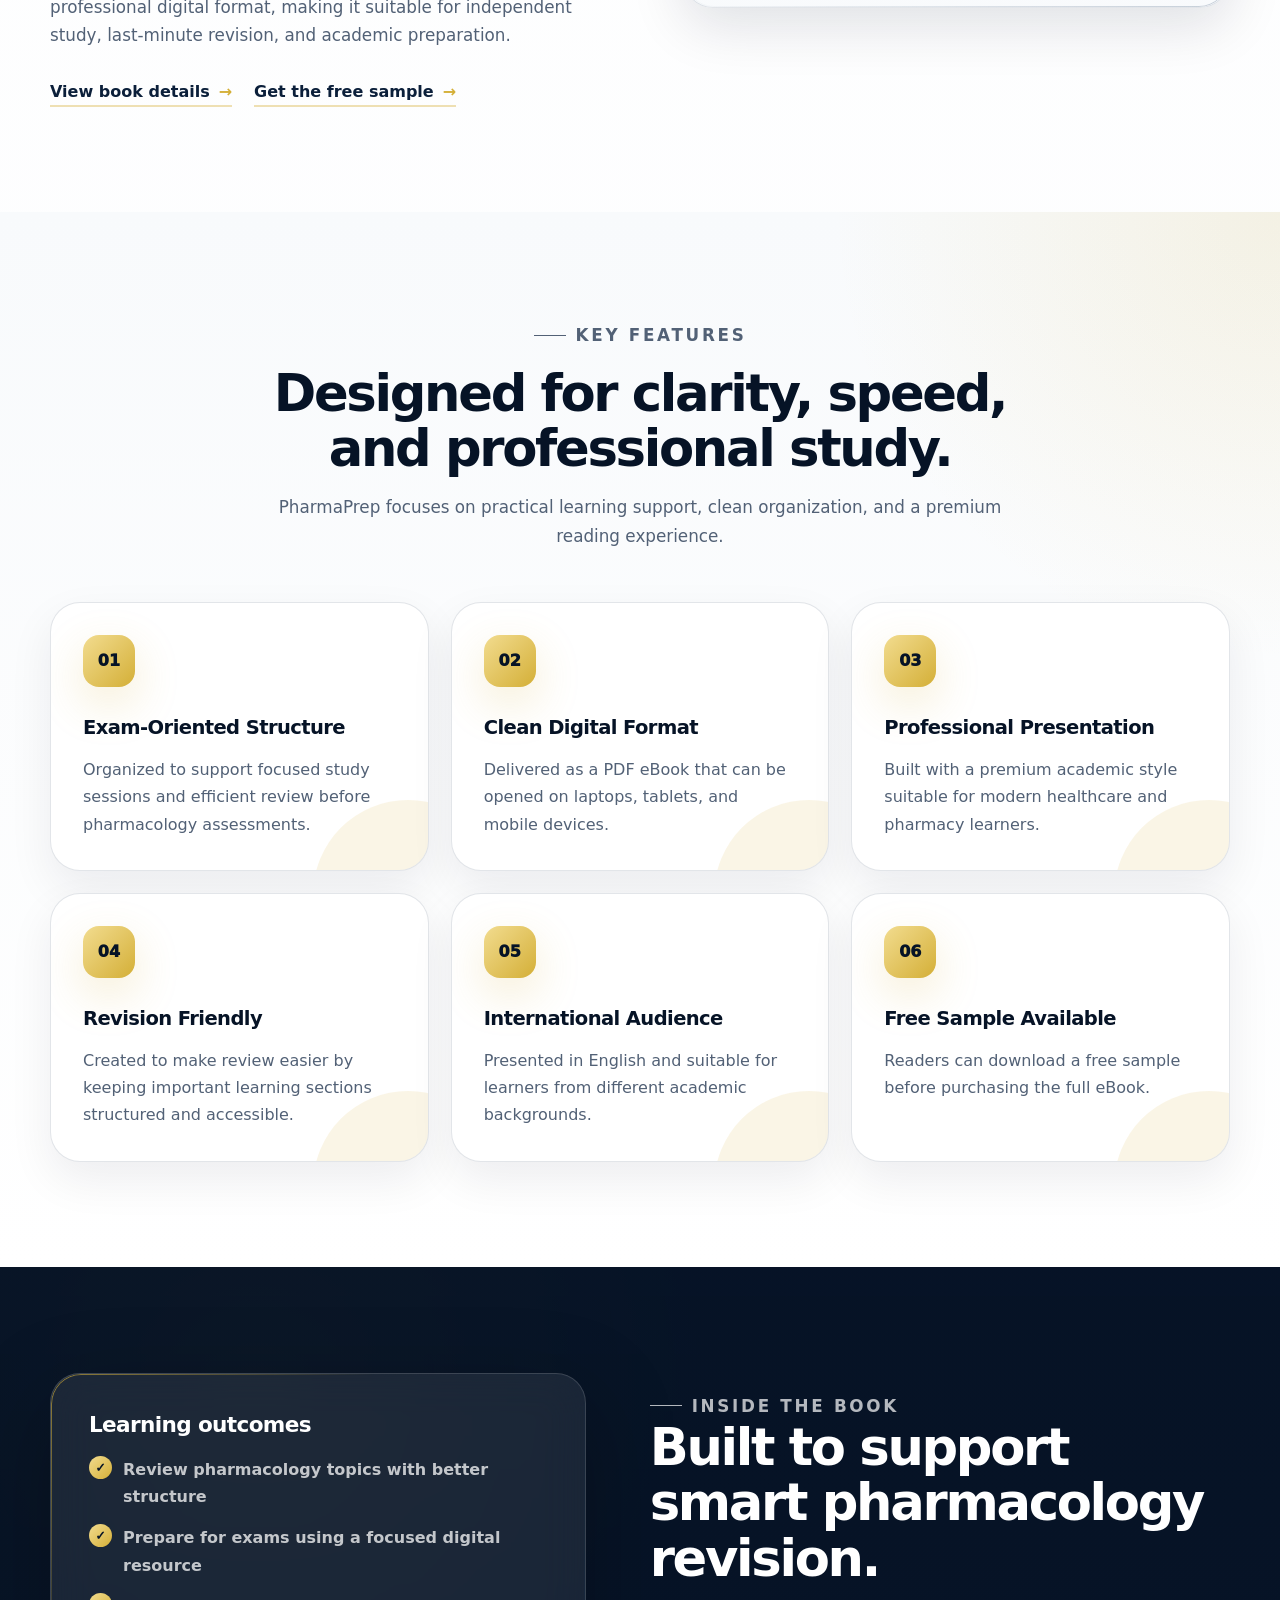
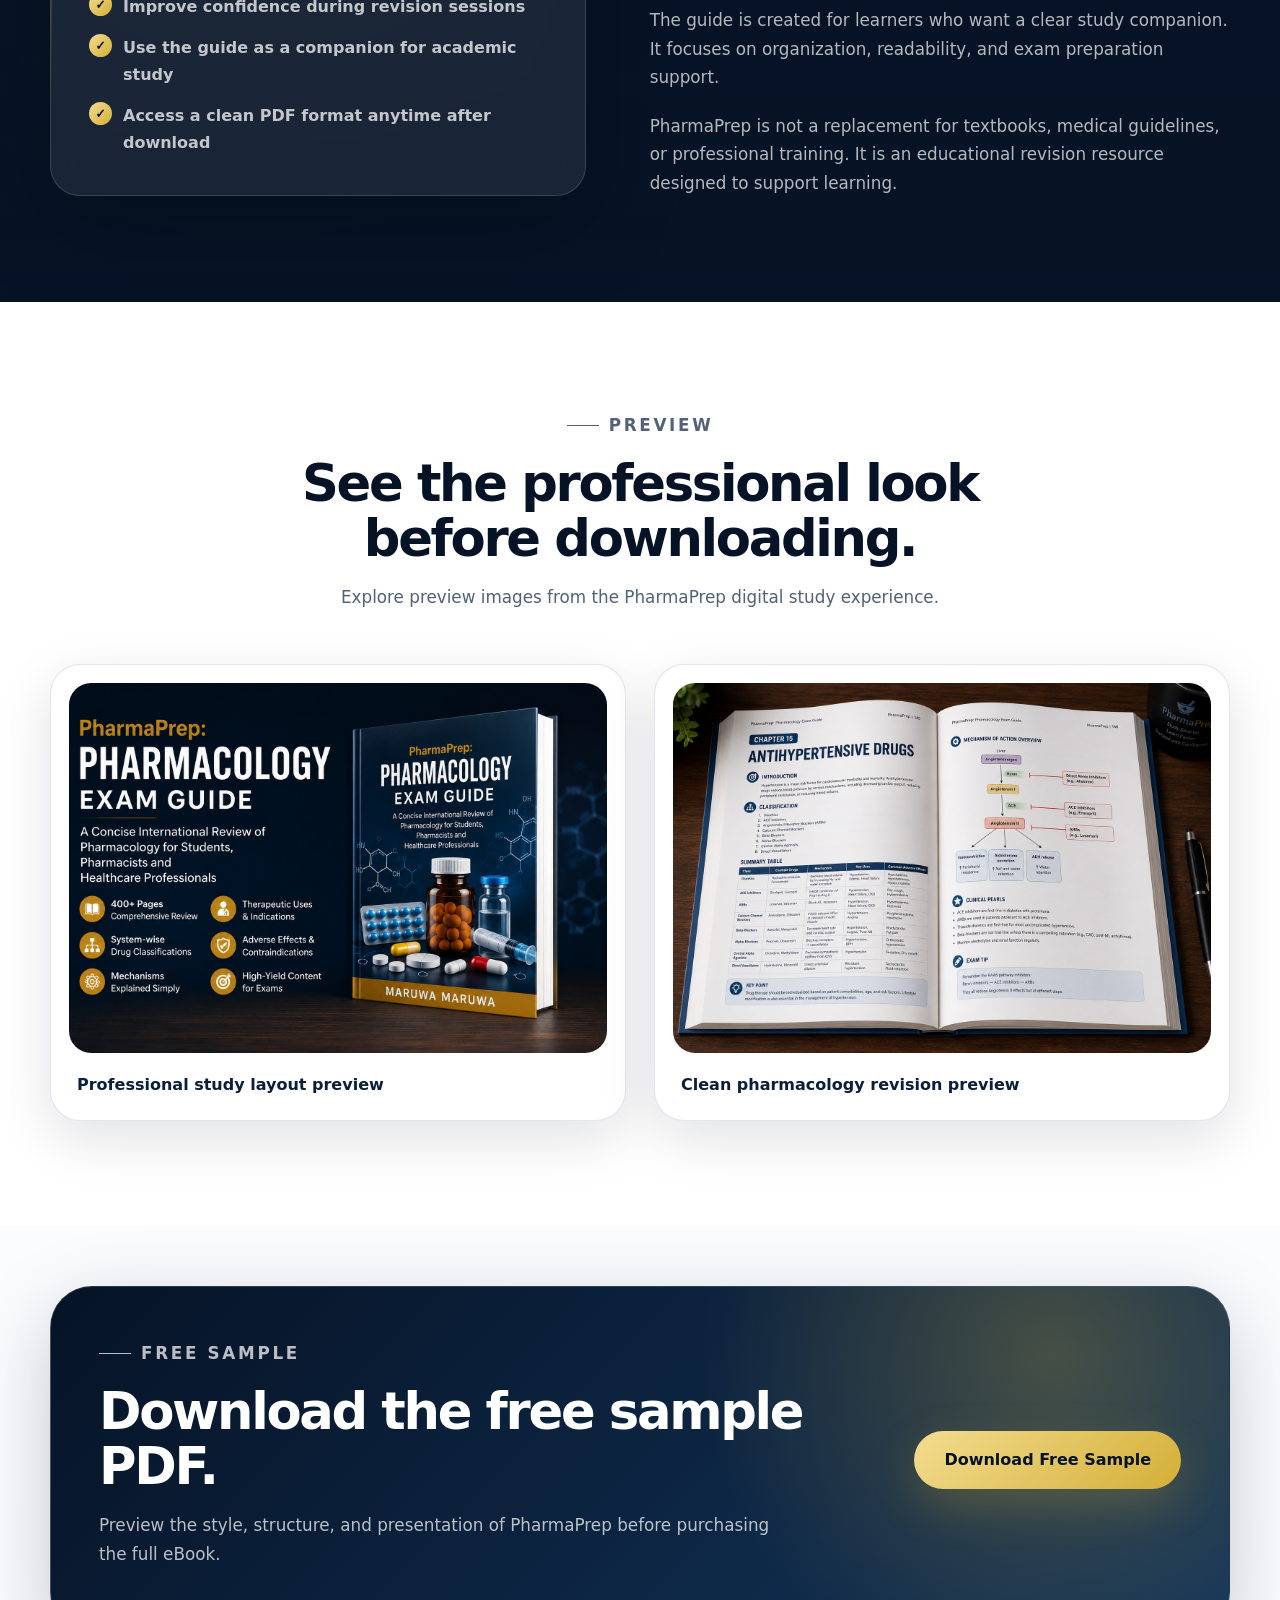
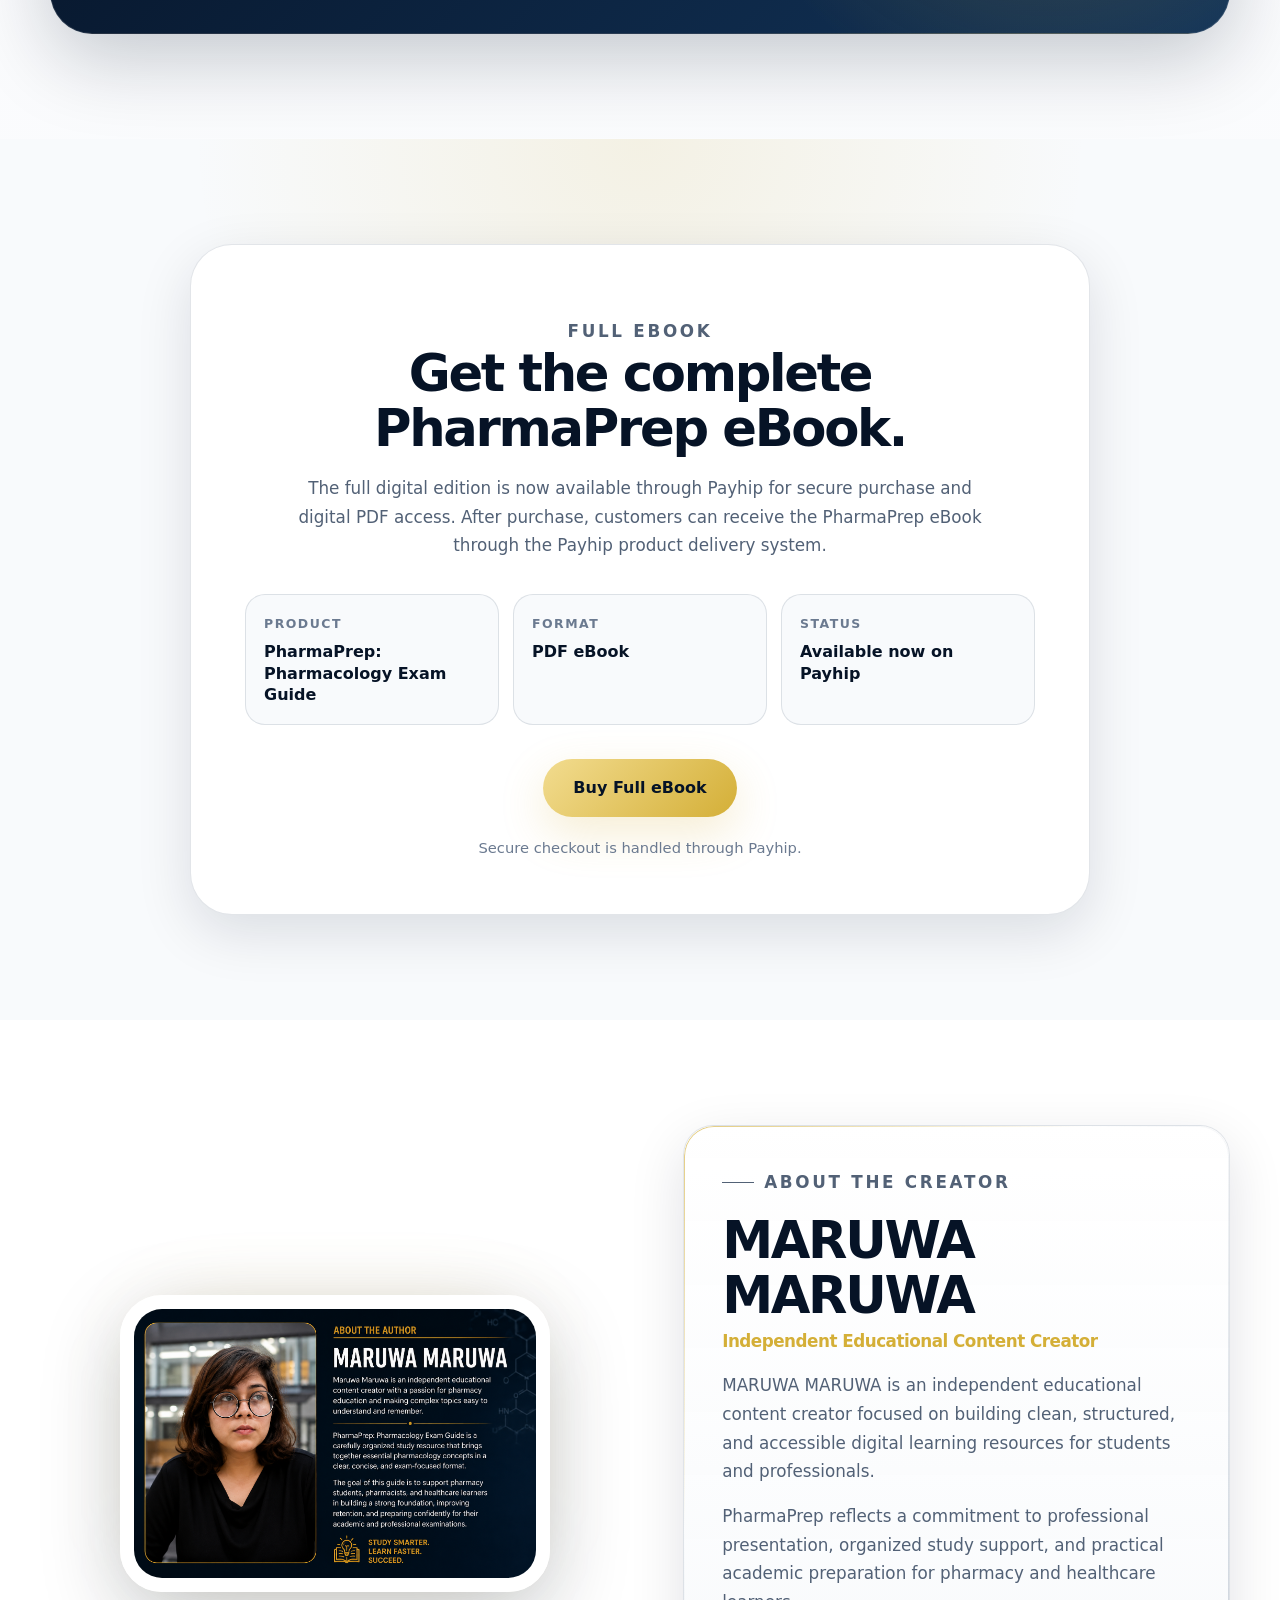
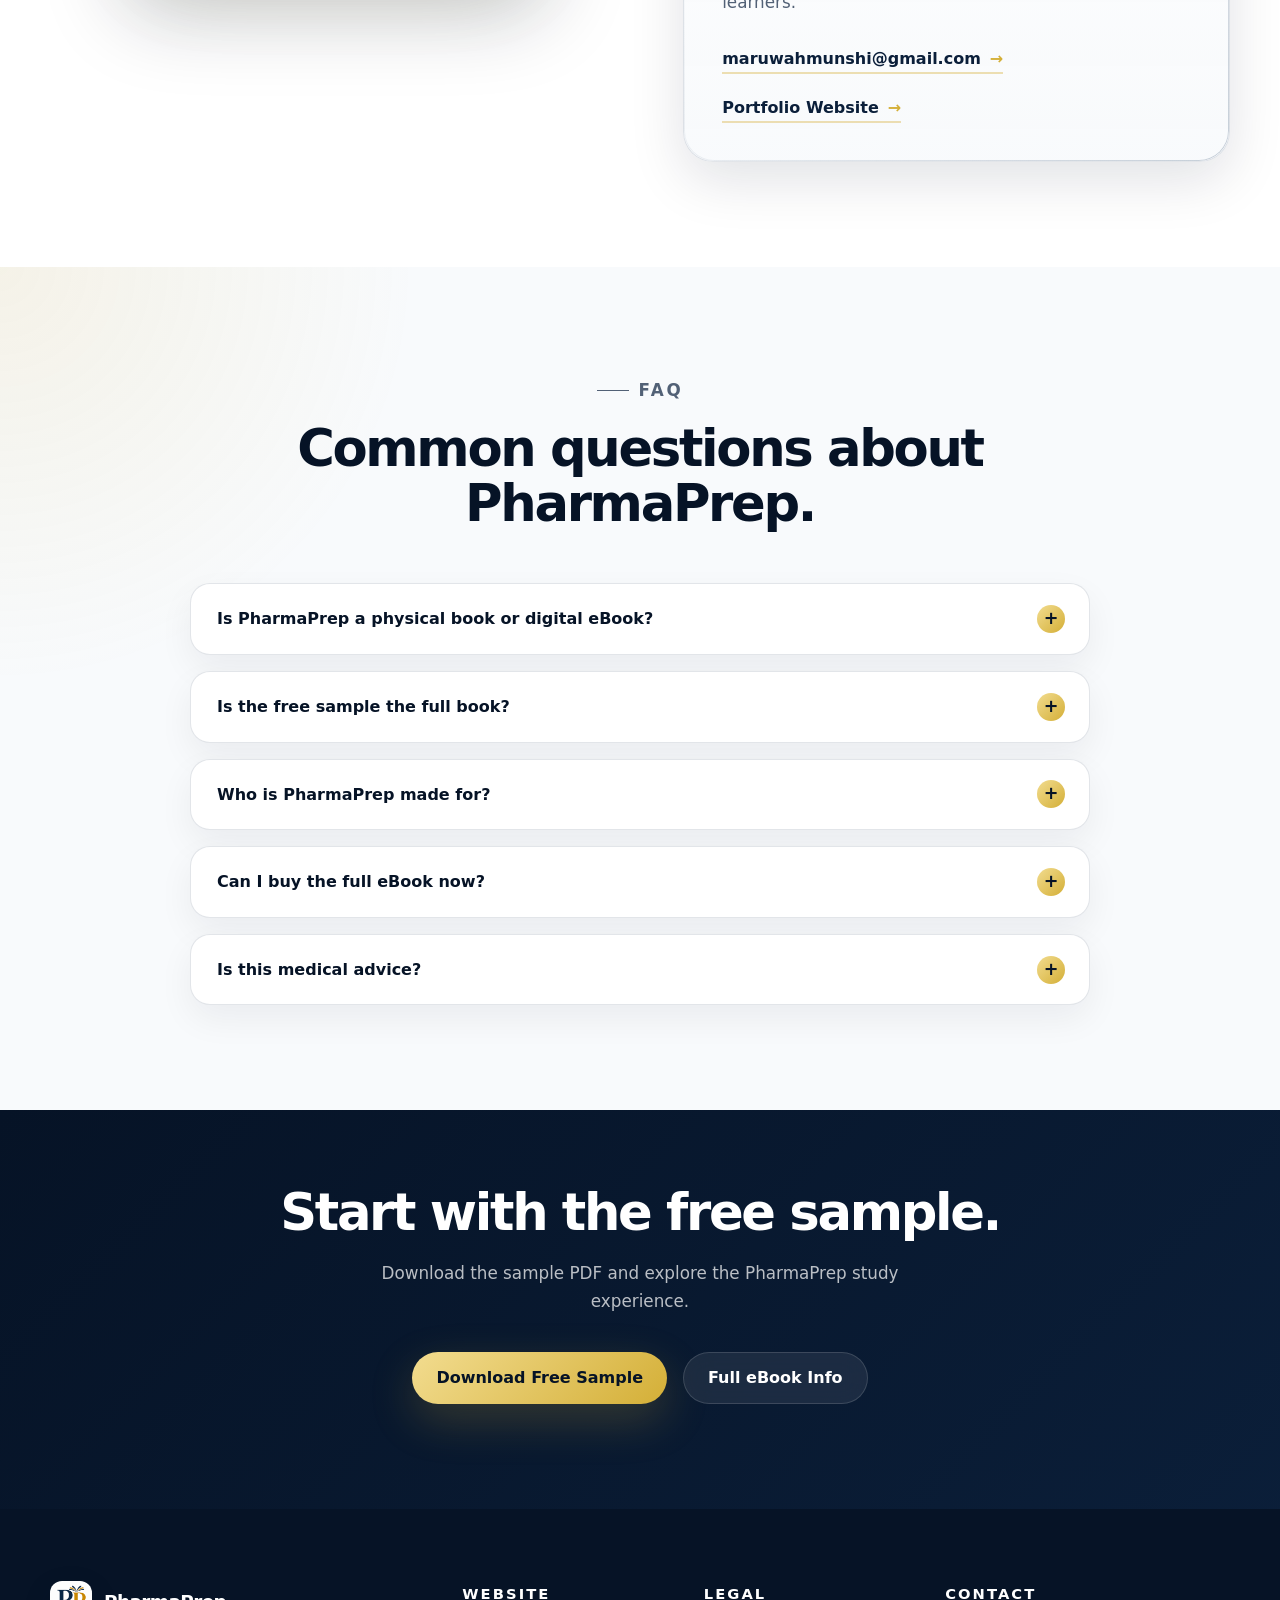
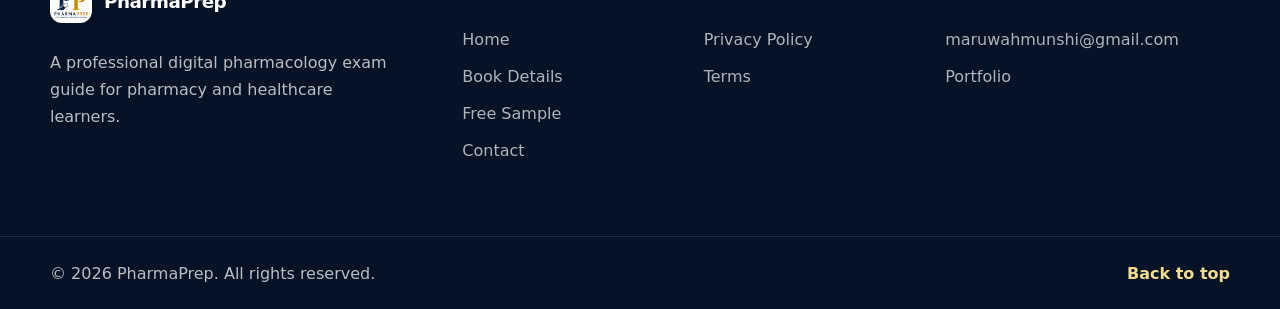
==== commit b3577d84: "Add files via upload" ====
--- a/index.html
+++ b/index.html
@@ -129,7 +129,7 @@
           </p>
 
           <div class="hero-actions">
-            <a href="#buy" class="btn btn-primary">Buy Full eBook</a>
+            <a href="https://payhip.com/b/8UueI" class="btn btn-primary" target="_blank" rel="noopener noreferrer">Buy Full eBook</a>
             <a href="pdf/PharmaPrep_Free_Sample.pdf" class="btn btn-secondary" download>
               Download Free Sample
             </a>
@@ -402,9 +402,9 @@
           <h2>Get the complete PharmaPrep eBook.</h2>
 
           <p>
-            The full digital edition will be available for secure purchase and
-            instant download soon. Payment integration will be connected later
-            using a trusted platform such as Payhip or Gumroad.
+            The full digital edition is now available through Payhip for secure
+purchase and digital PDF access. After purchase, customers can receive
+the PharmaPrep eBook through the Payhip product delivery system.
           </p>
 
           <div class="buy-details">
@@ -420,16 +420,16 @@
 
             <div>
               <span>Status</span>
-              <strong>Payment link coming soon</strong>
+              <strong>Available now on Payhip</strong>
             </div>
           </div>
 
-          <a href="book.html" class="btn btn-primary btn-large">
-            Buy Now - Coming Soon
-          </a>
+          <a href="https://payhip.com/b/8UueI" class="btn btn-primary btn-large" target="_blank" rel="noopener noreferrer">
+  Buy Full eBook
+</a>
 
           <p class="small-note">
-            Secure payment and full eBook download will be added in a later step.
+            Secure checkout is handled through Payhip.
           </p>
         </div>
       </div>
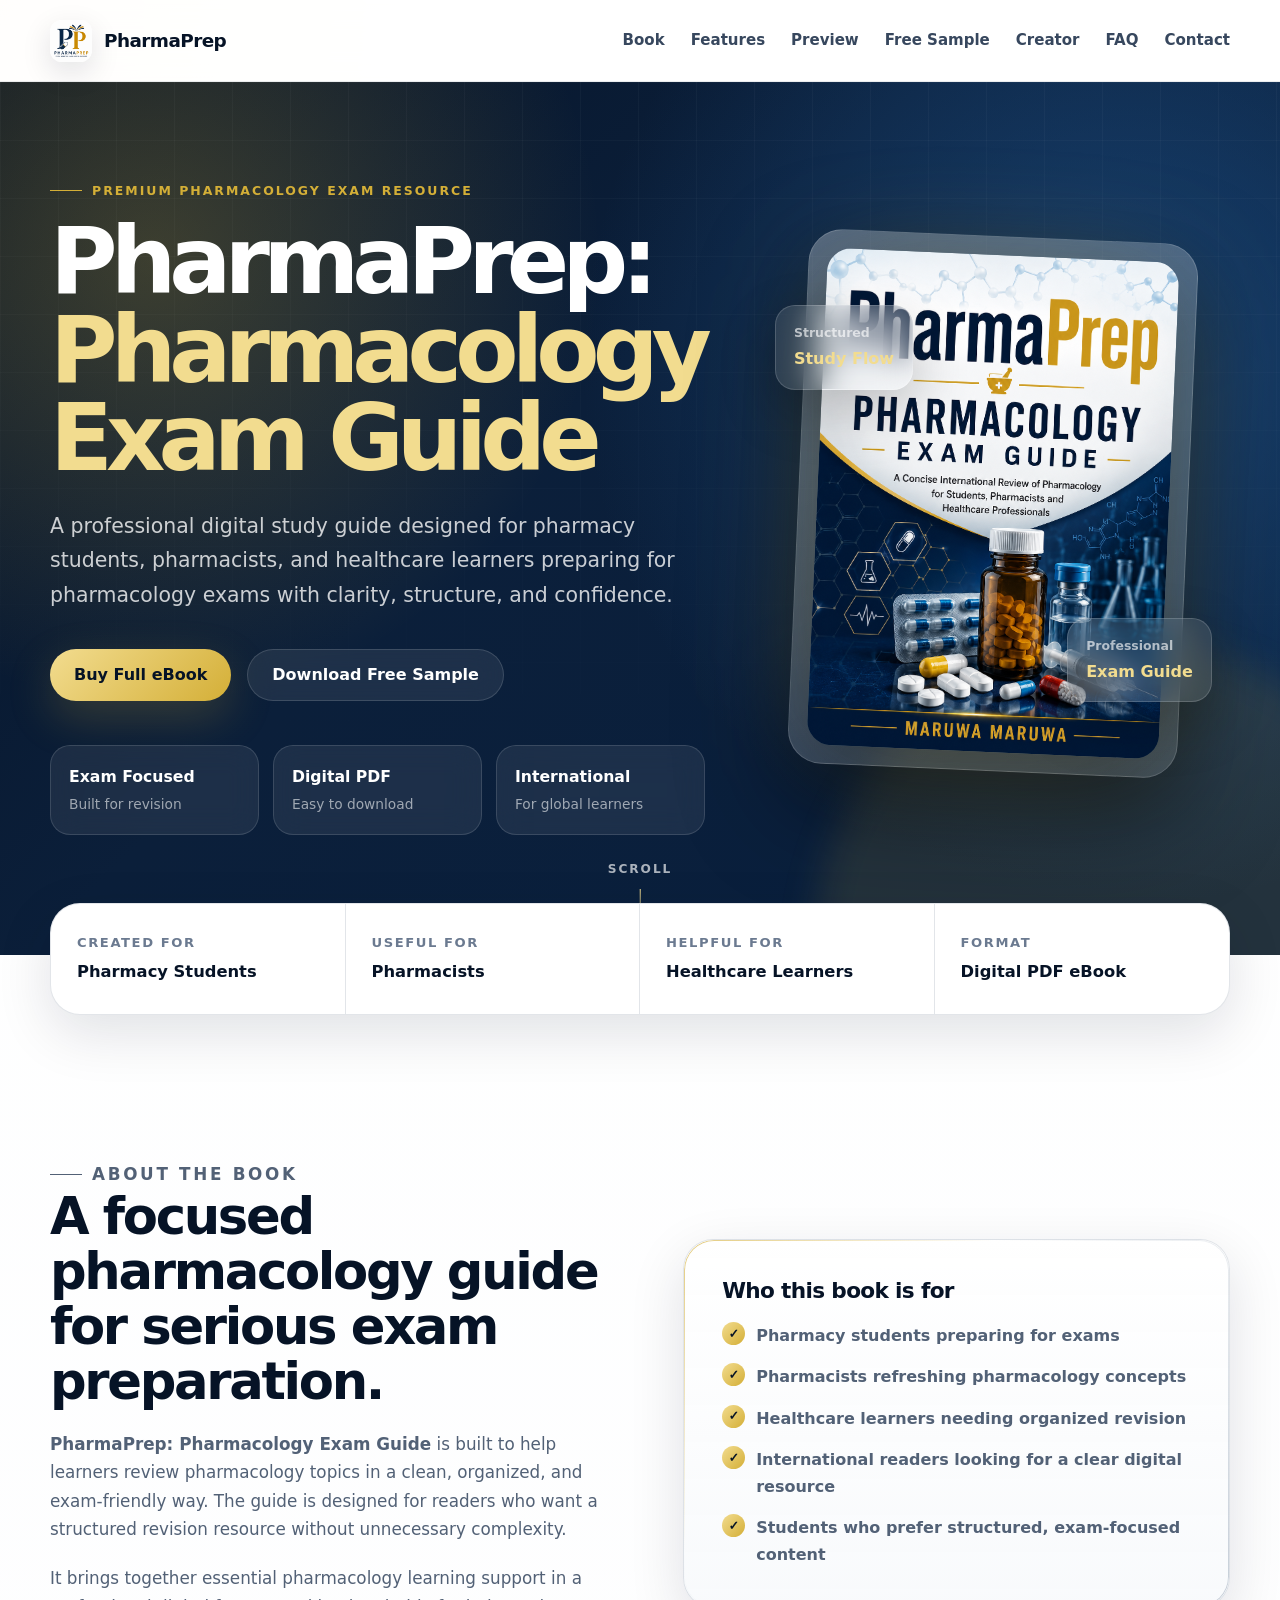
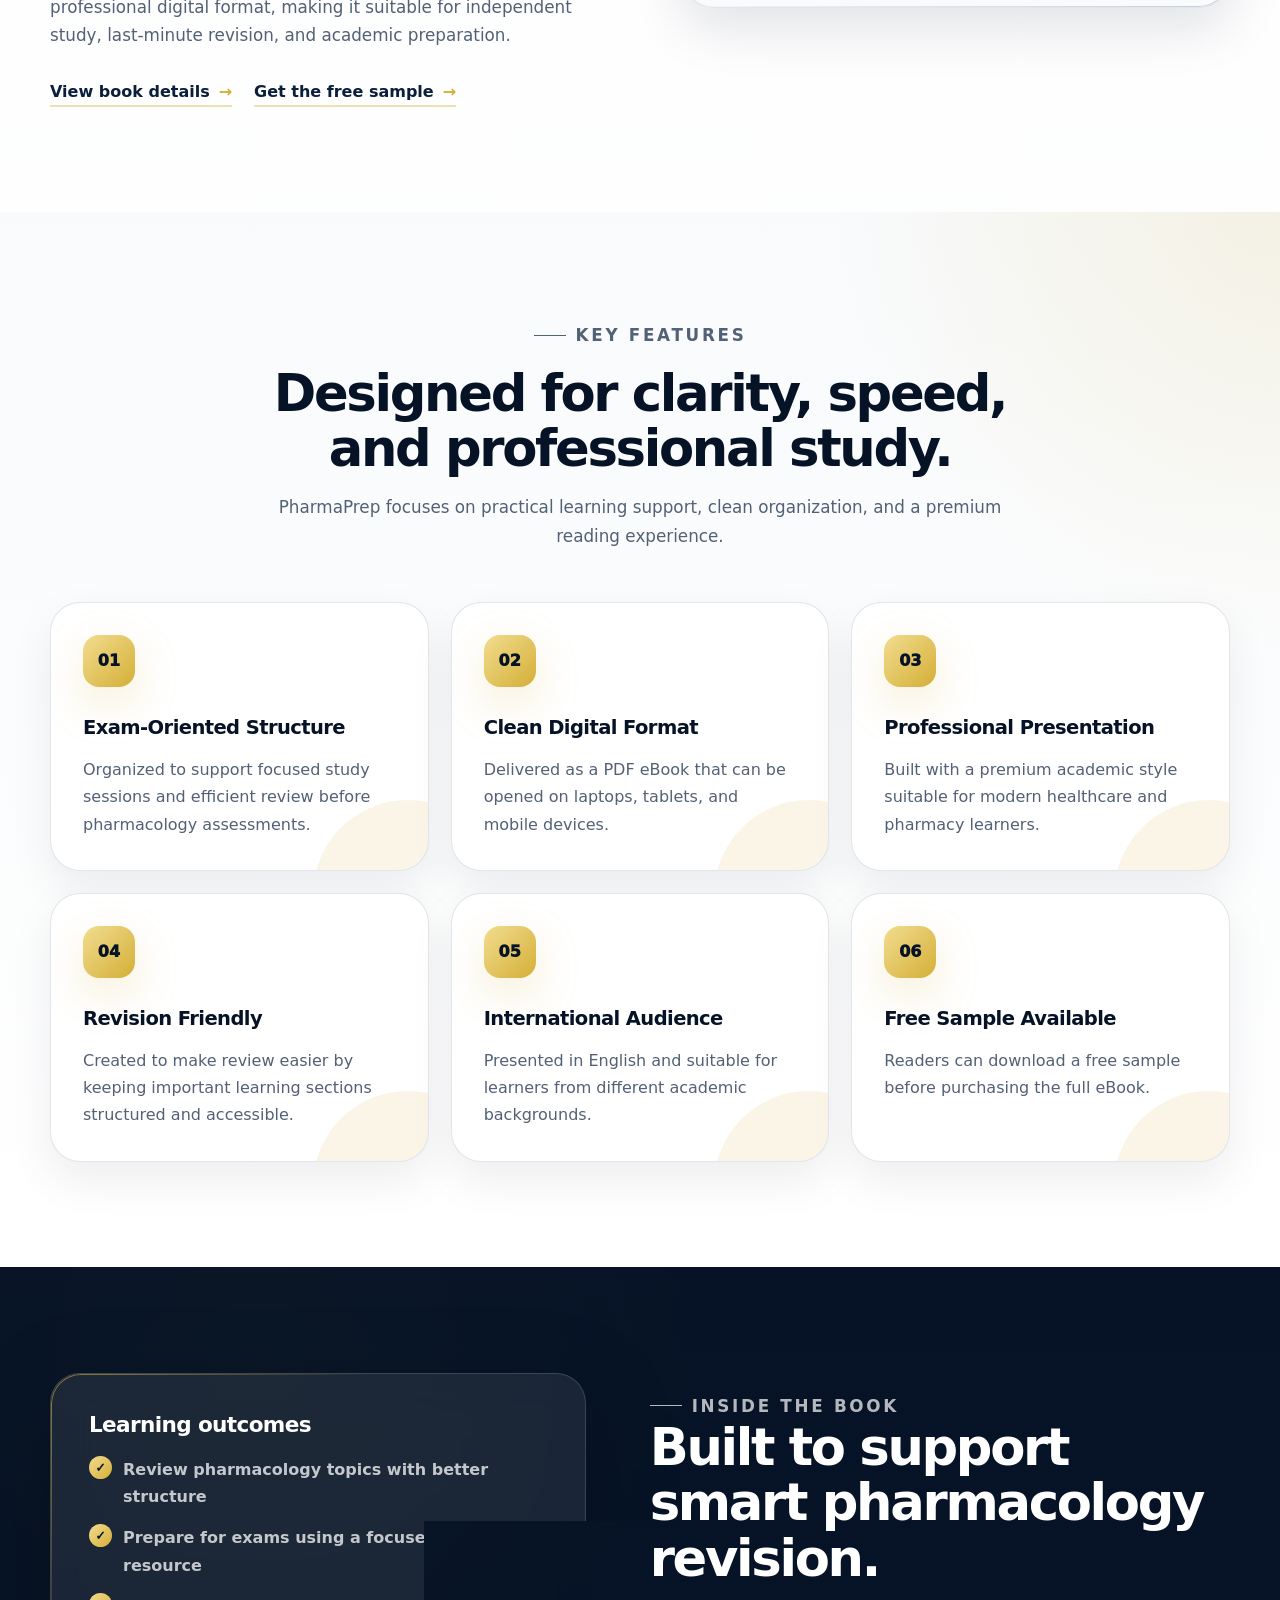
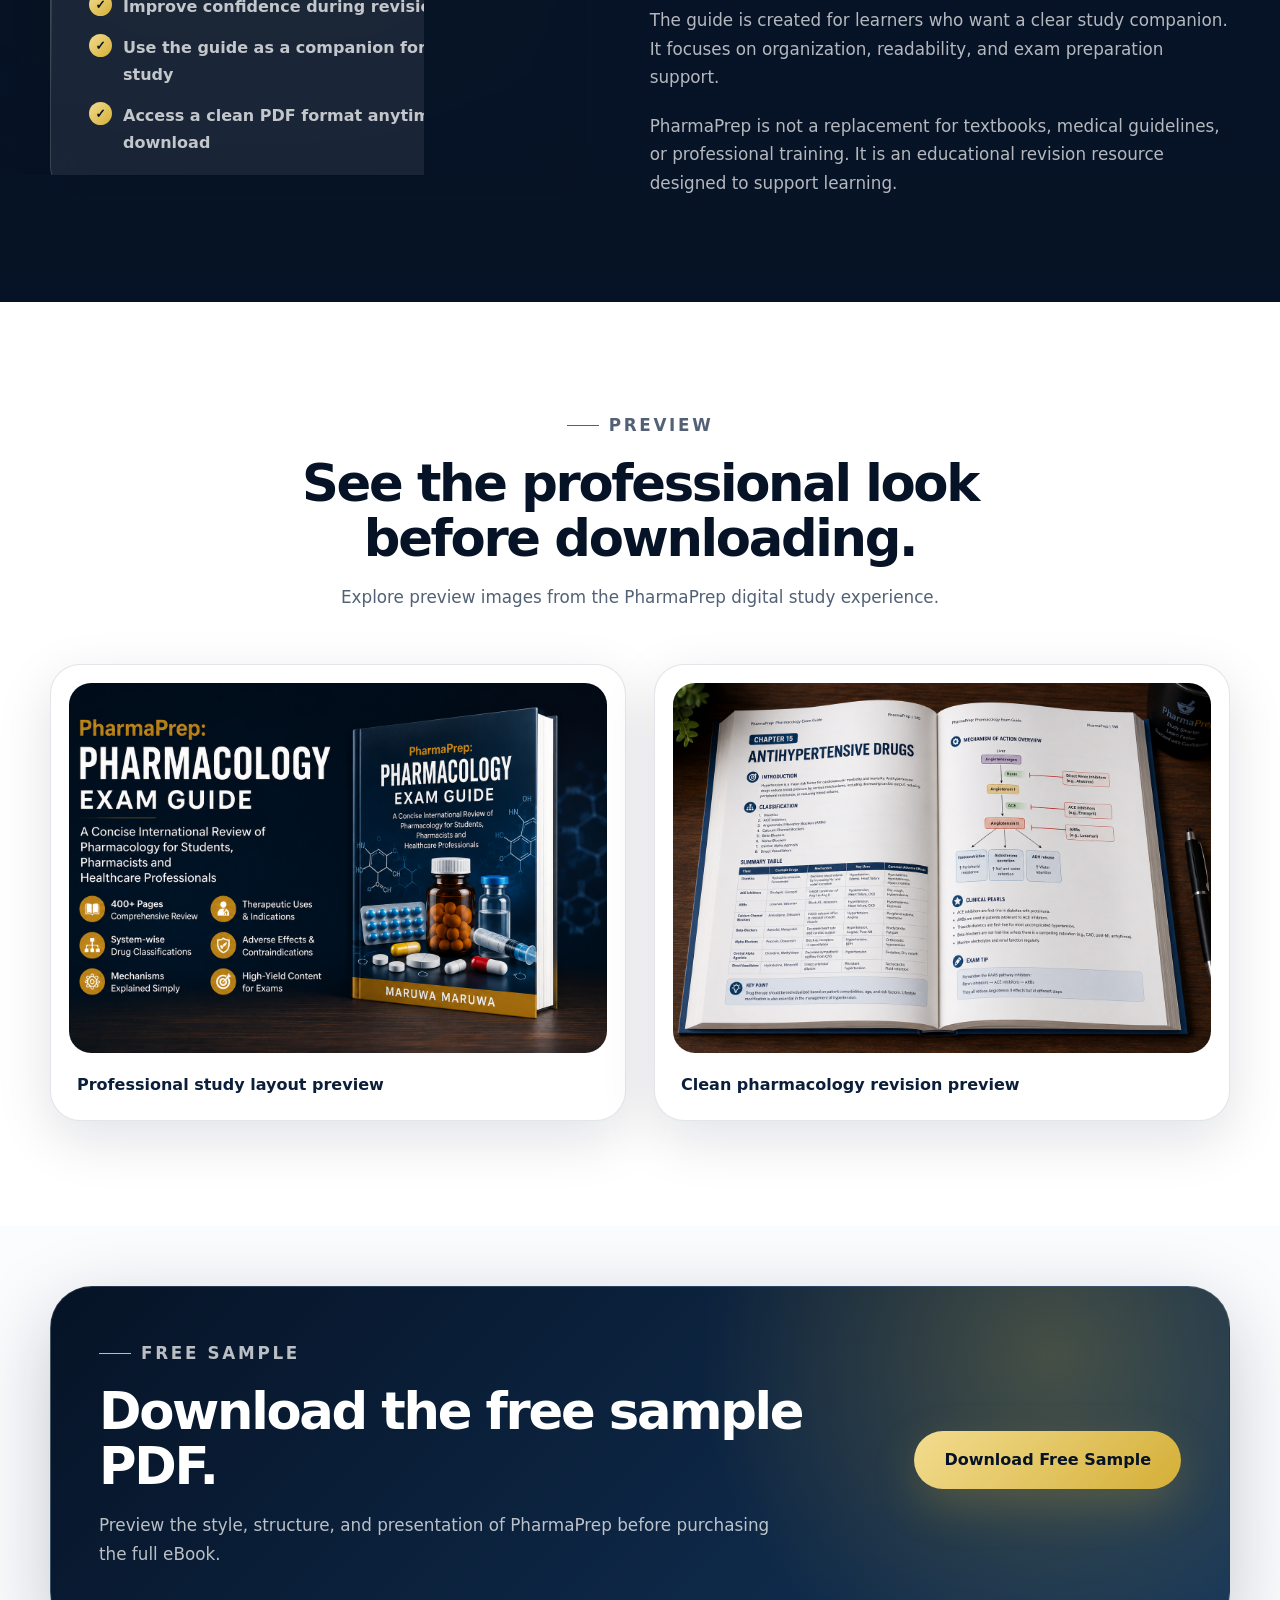
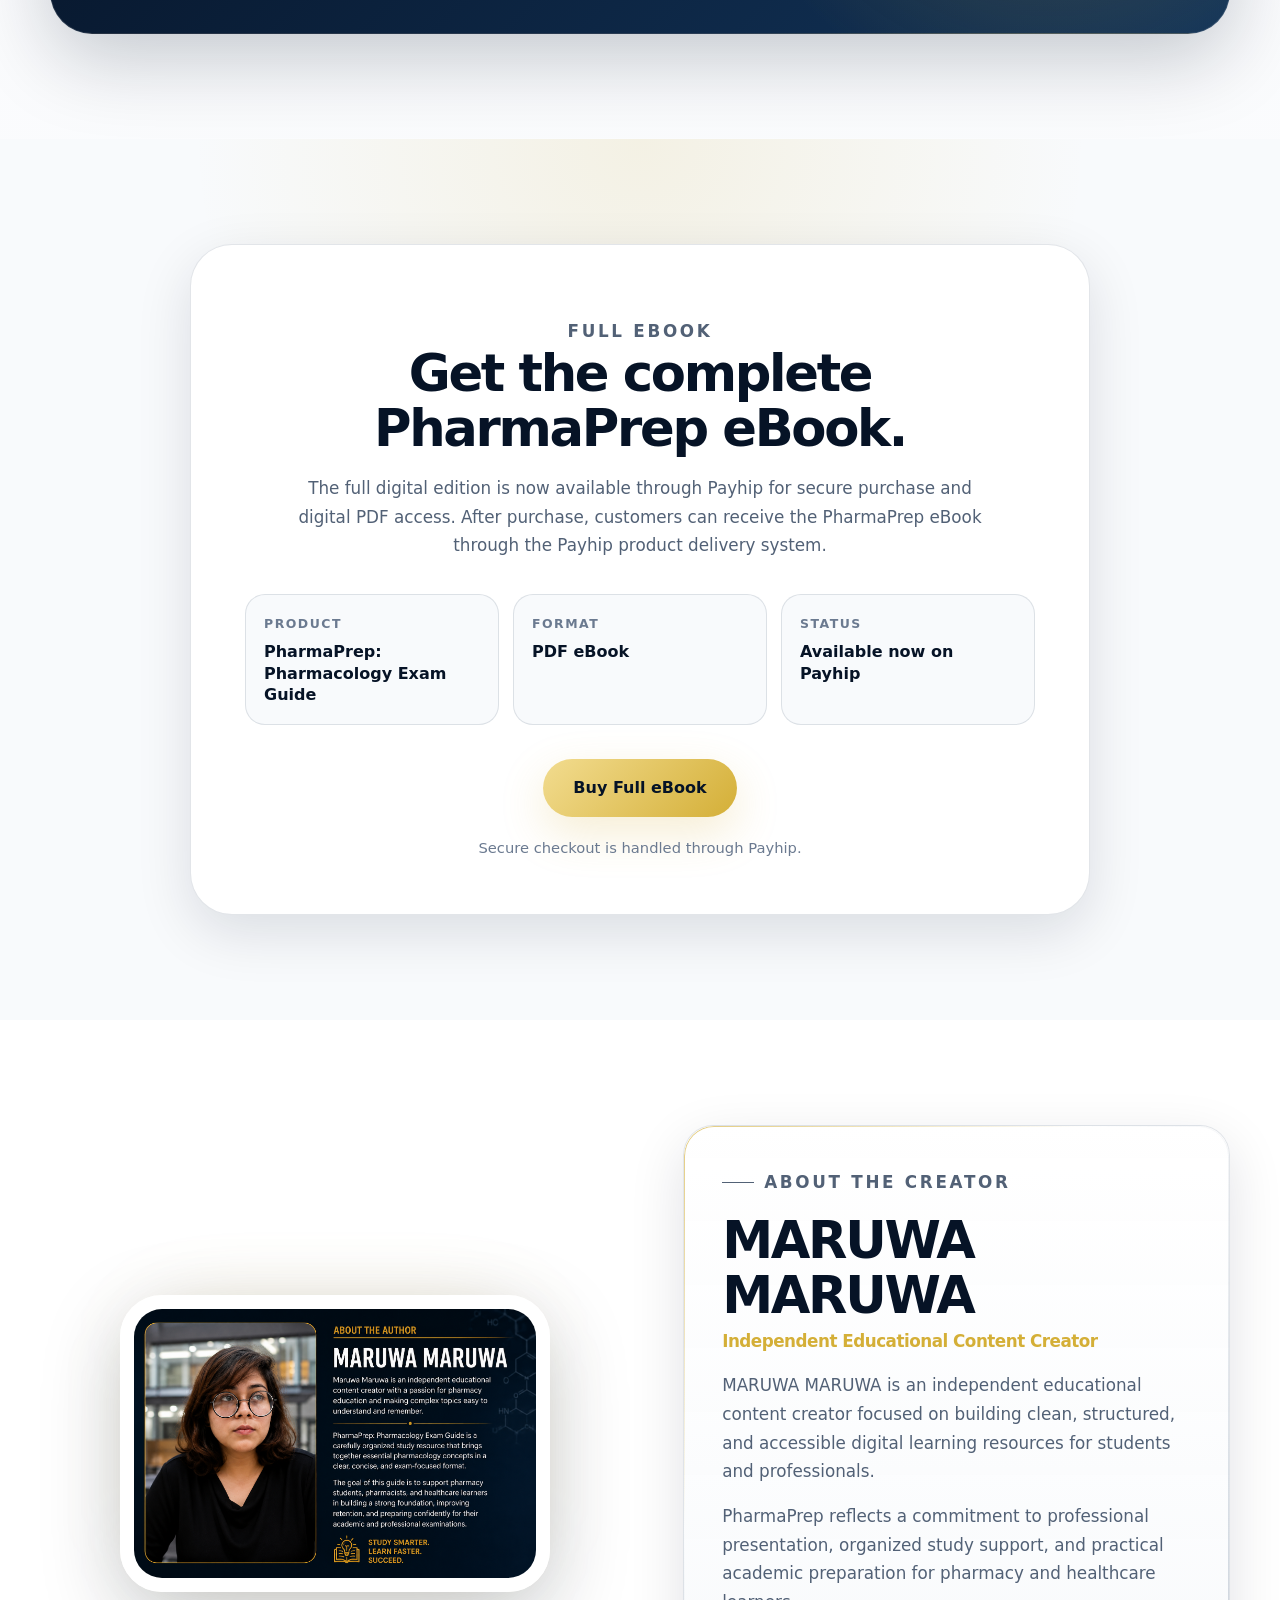
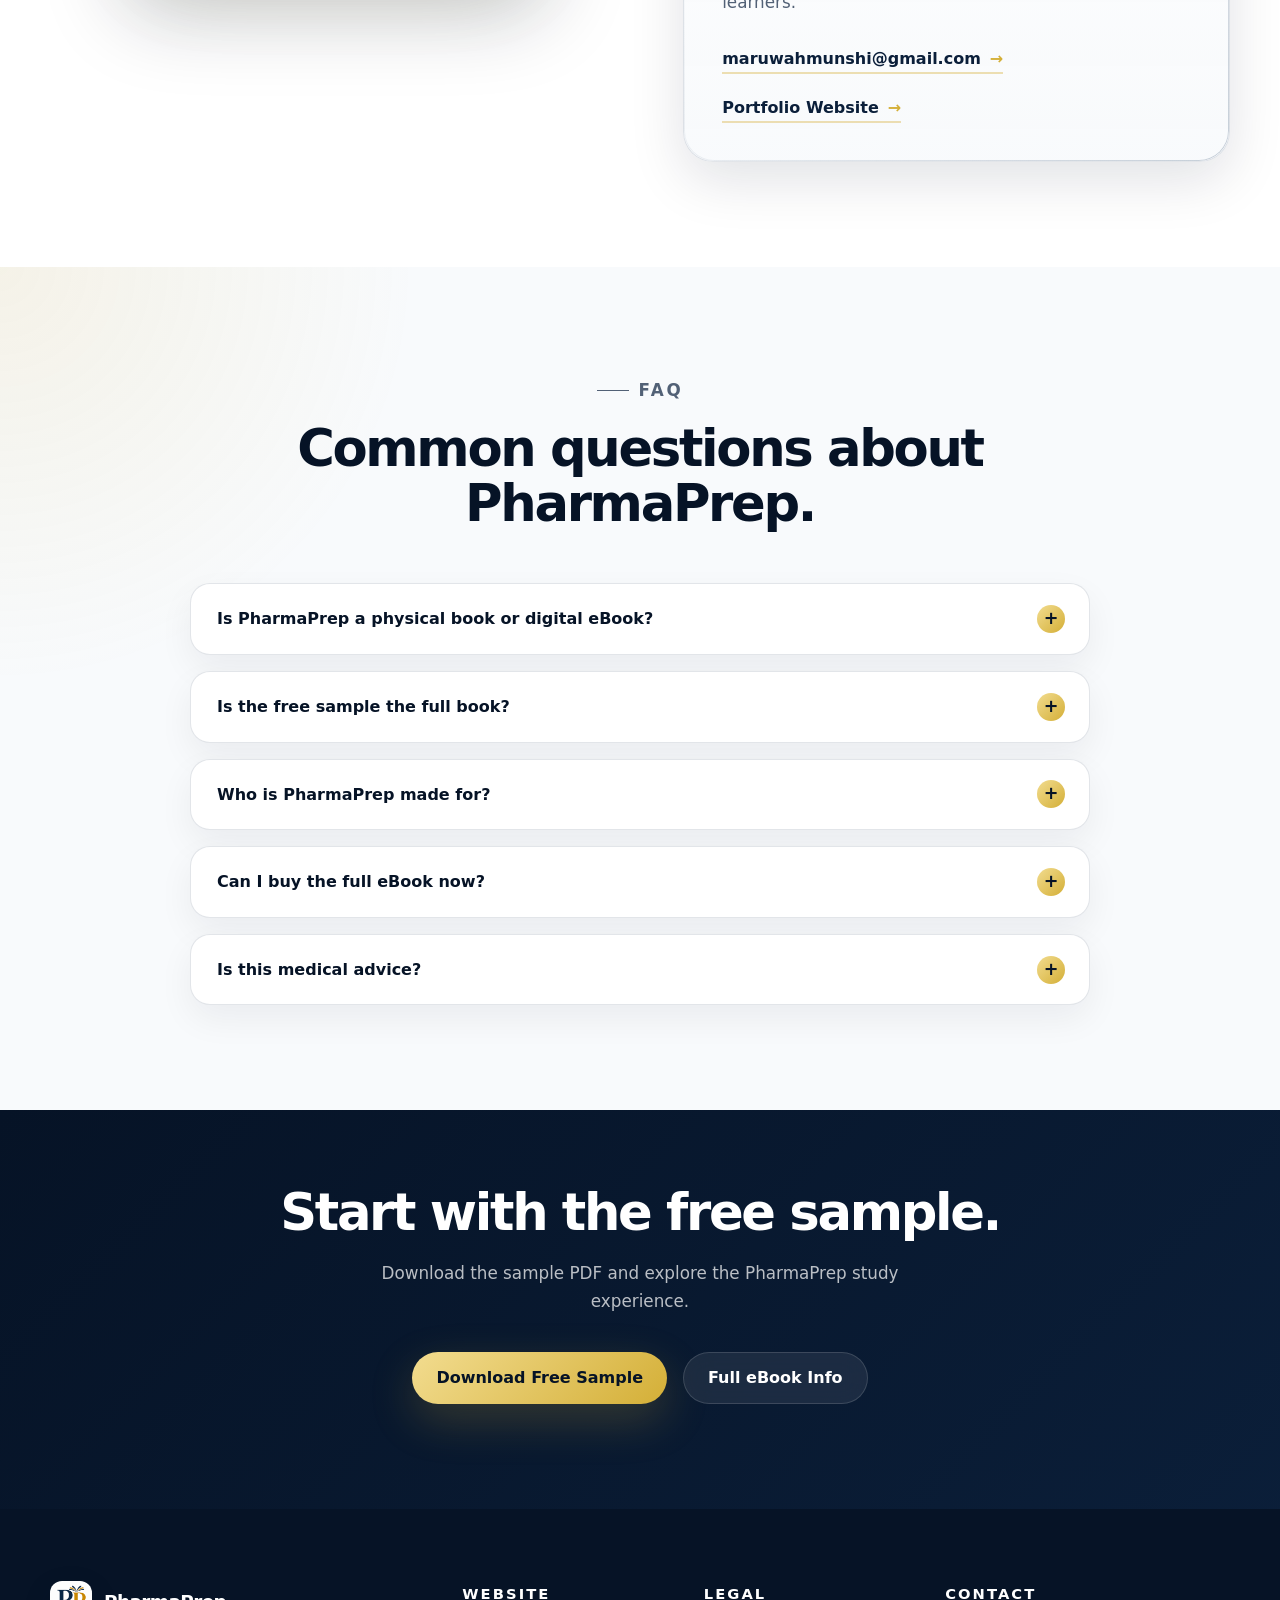
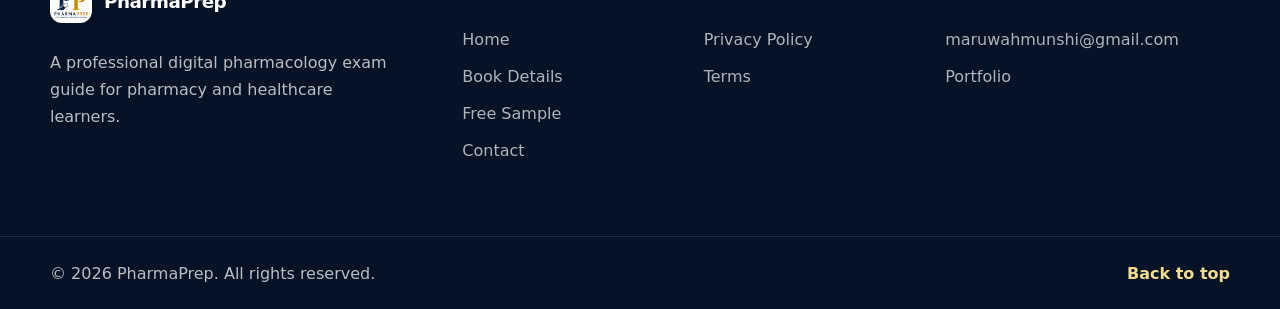
==== commit 42414d76: "Add files via upload" ====
--- a/index.html
+++ b/index.html
@@ -5,7 +5,7 @@
   <meta charset="UTF-8" />
   <meta name="viewport" content="width=device-width, initial-scale=1.0" />
 
-  <title>PharmaPrep: Pharmacology Exam Guide | Premium Pharmacology eBook</title>
+  <title>PharmaPrep: Pharmacology Exam Guide | Pharmacy Study Guide</title>
 
   <meta
     name="description"
@@ -21,7 +21,7 @@
   <meta name="robots" content="index, follow" />
   <meta name="theme-color" content="#0b1f3a" />
 
-  <!-- Canonical URL: replace later after GitHub Pages is live -->
+  <!-- Canonical URL -->
   <link rel="canonical" href="https://mimruwa.github.io/pharmaprep-book/" />
 
   <!-- Favicon -->
